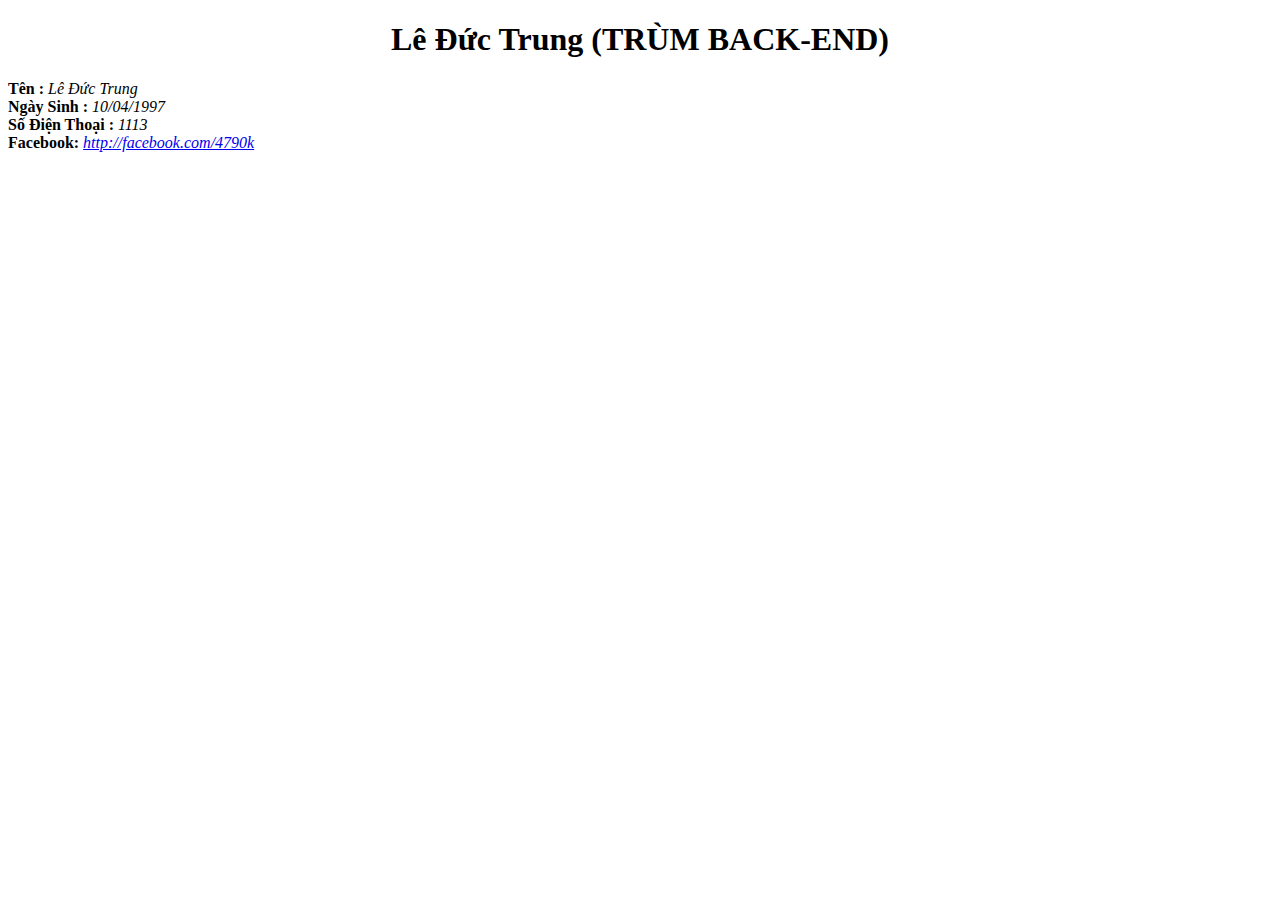
==== index.html @ 24b77cf3 "ngu loz" ====
<!DOCTYPE html>
<html lang="en">
<head>
	<meta charset="UTF-8">
	<title>CV Cá Nhân Của Lê Đức Trung</title>
	<link rel="stylesheet" href="1.css">
</head>
<body>
	<h1> Lê Đức Trung (TRÙM BACK-END) </h1>
	<div class="thongtin">
		<b>Tên :</b> <i> Lê Đức Trung</i>
	</div>
	<div class="thongtin">
		<b>Ngày Sinh :</b> <i> 10/04/1997 </i>
	</div>
	<div class="thongtin">
		<b>Số Điện Thoại :</b> <i> 1113 </i>
	</div>
	<div class="thongtin">
		<b>Facebook:</b> <i> <a href="http://facebook.com/4790k"> http://facebook.com/4790k </a></i>
	</div>
</body>
</html>
---- 1.css ----
body {
	font-family: "segoe ui";
}
h1 {
	text-align: center;
}
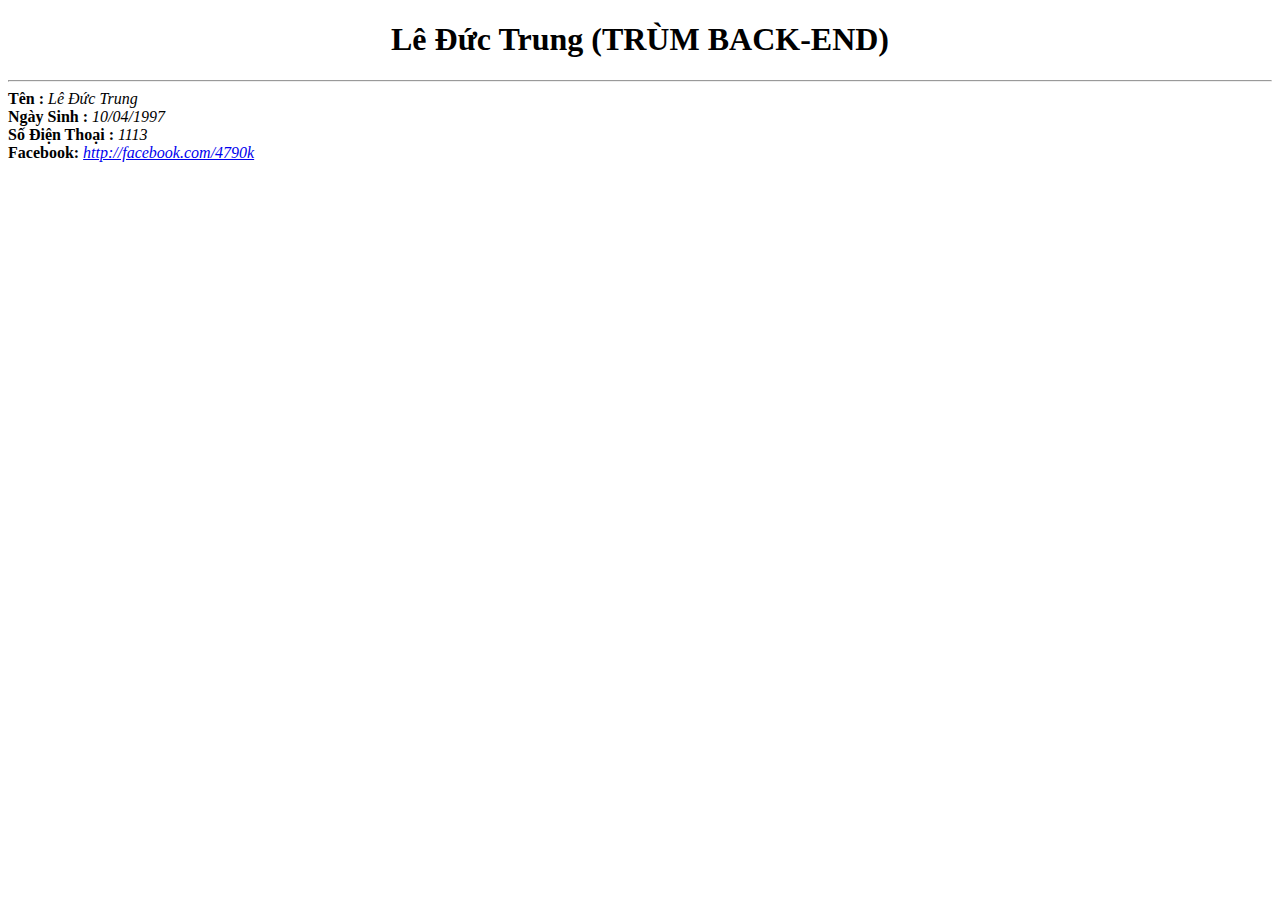
==== commit 3b21fffe: "them hr" ====
--- a/index.html
+++ b/index.html
@@ -8,6 +8,7 @@
 </head>
 <body>
 	<h1> Lê Đức Trung (TRÙM BACK-END) </h1>
+	<hr>
 	<div class="thongtin">
 		<b>Tên :</b> <i> Lê Đức Trung</i>
 	</div>
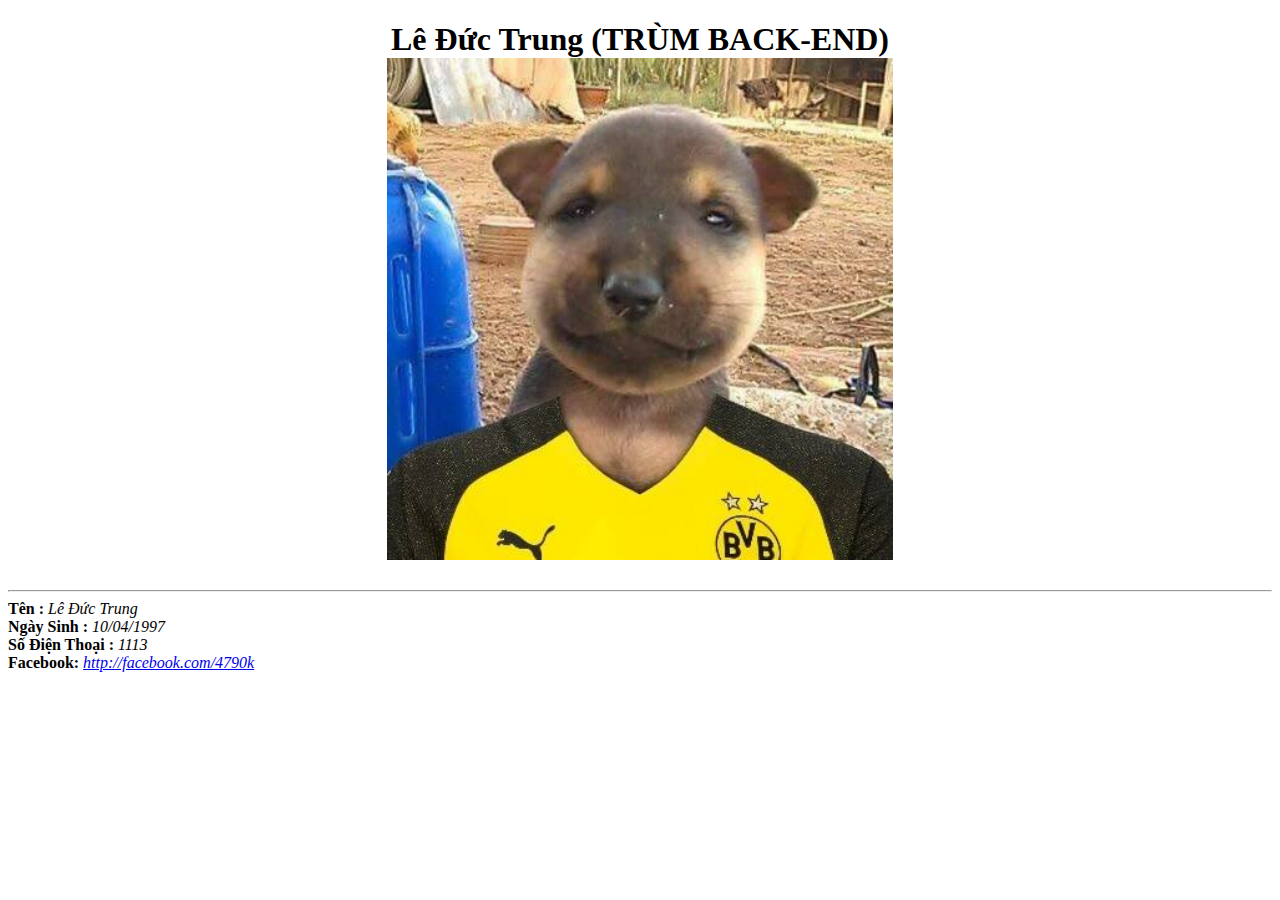
==== commit 4f75666e: "ok" ====
--- a/index.html
+++ b/index.html
@@ -7,8 +7,11 @@
 	<link rel="stylesheet" href="1.css">
 </head>
 <body>
-	<h1> Lê Đức Trung (TRÙM BACK-END) </h1>
+	<h1> Lê Đức Trung (TRÙM BACK-END) <br>
+		<img src="images/003.jpg">
+	</h1>
 	<hr>
+
 	<div class="thongtin">
 		<b>Tên :</b> <i> Lê Đức Trung</i>
 	</div>
--- a/1.css
+++ b/1.css
@@ -3,4 +3,8 @@
 }
 h1 {
 	text-align: center;
+}
+img {
+	width: 40%
+	
 }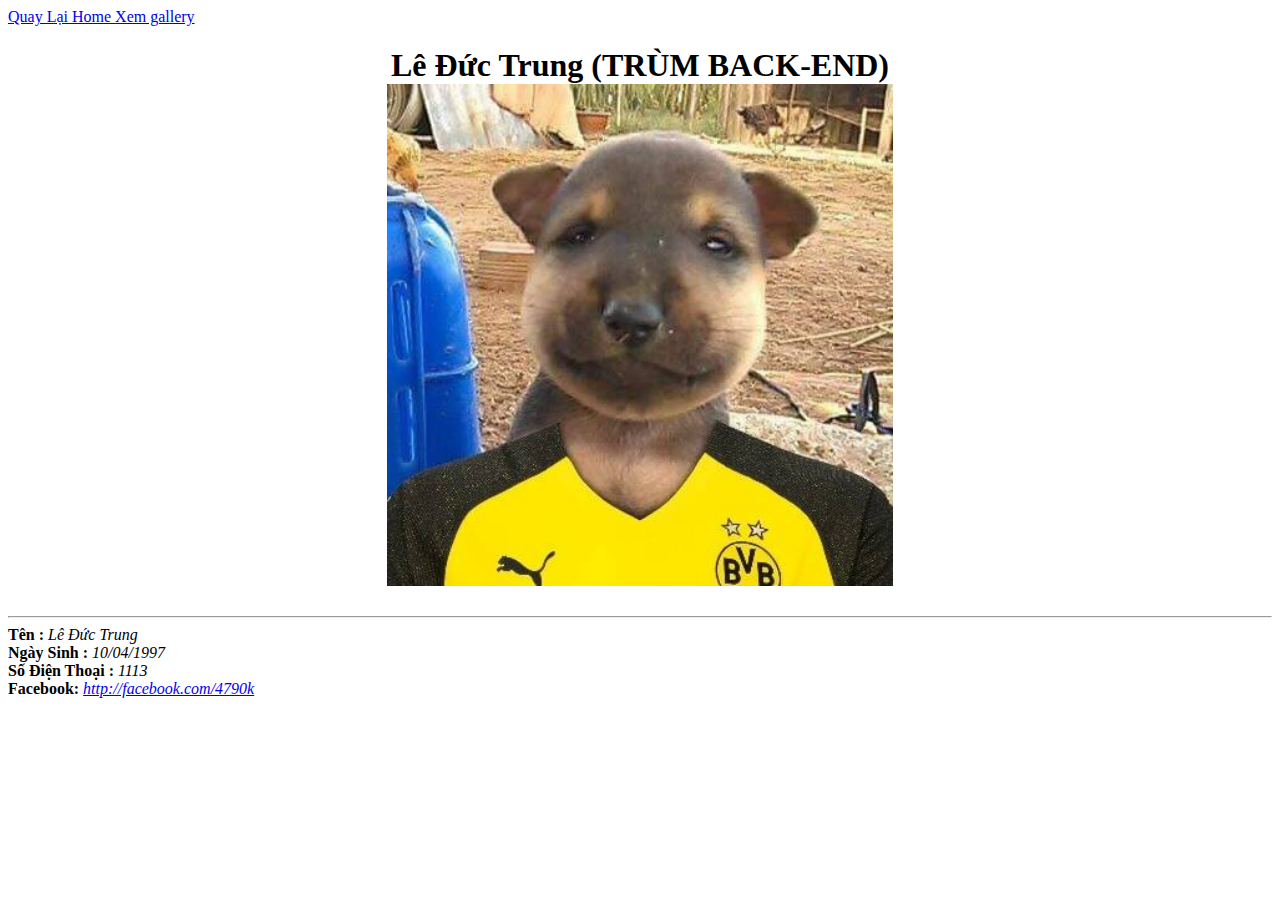
==== commit 63c553ca: "them gallery" ====
--- a/index.html
+++ b/index.html
@@ -7,6 +7,8 @@
 	<link rel="stylesheet" href="1.css">
 </head>
 <body>
+		<a href="index.html"> Quay Lại Home </a>
+		<a href="gallery.html"> Xem gallery </a>
 	<h1> Lê Đức Trung (TRÙM BACK-END) <br>
 		<img src="images/003.jpg">
 	</h1>
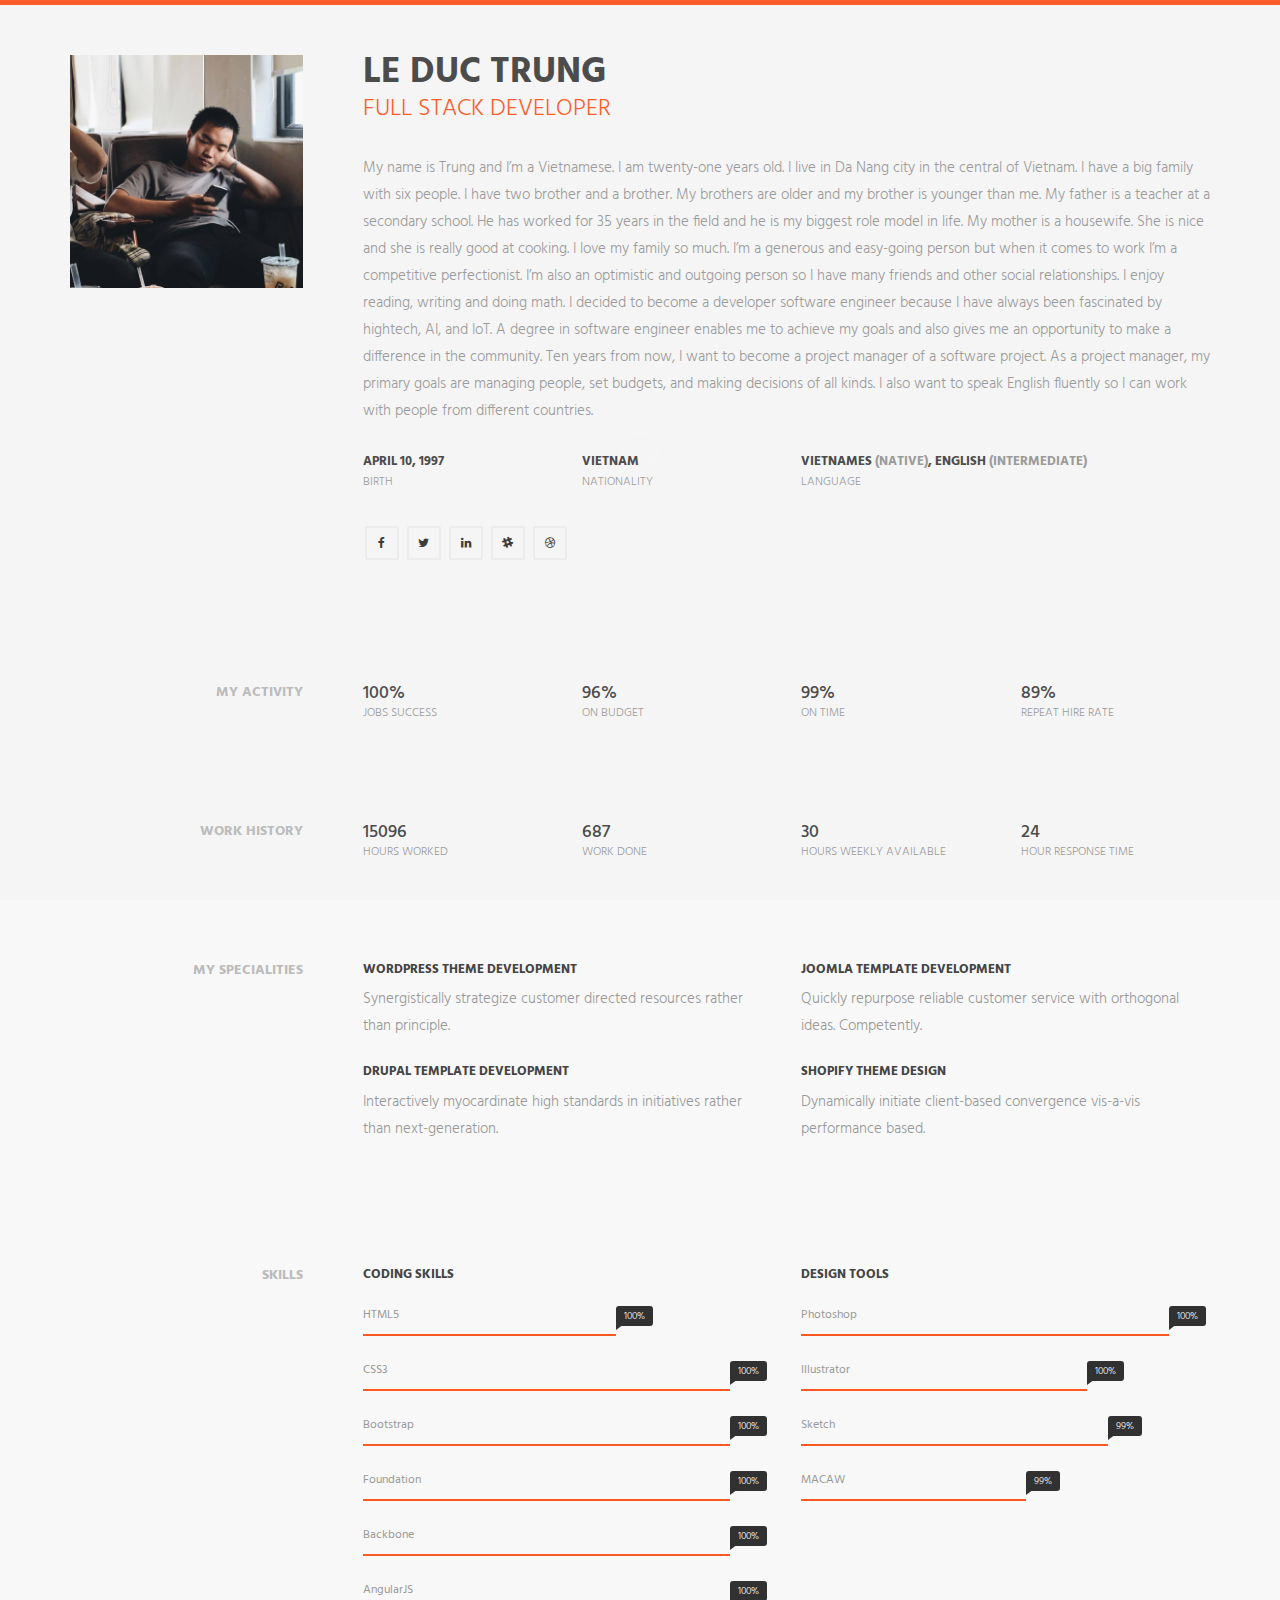
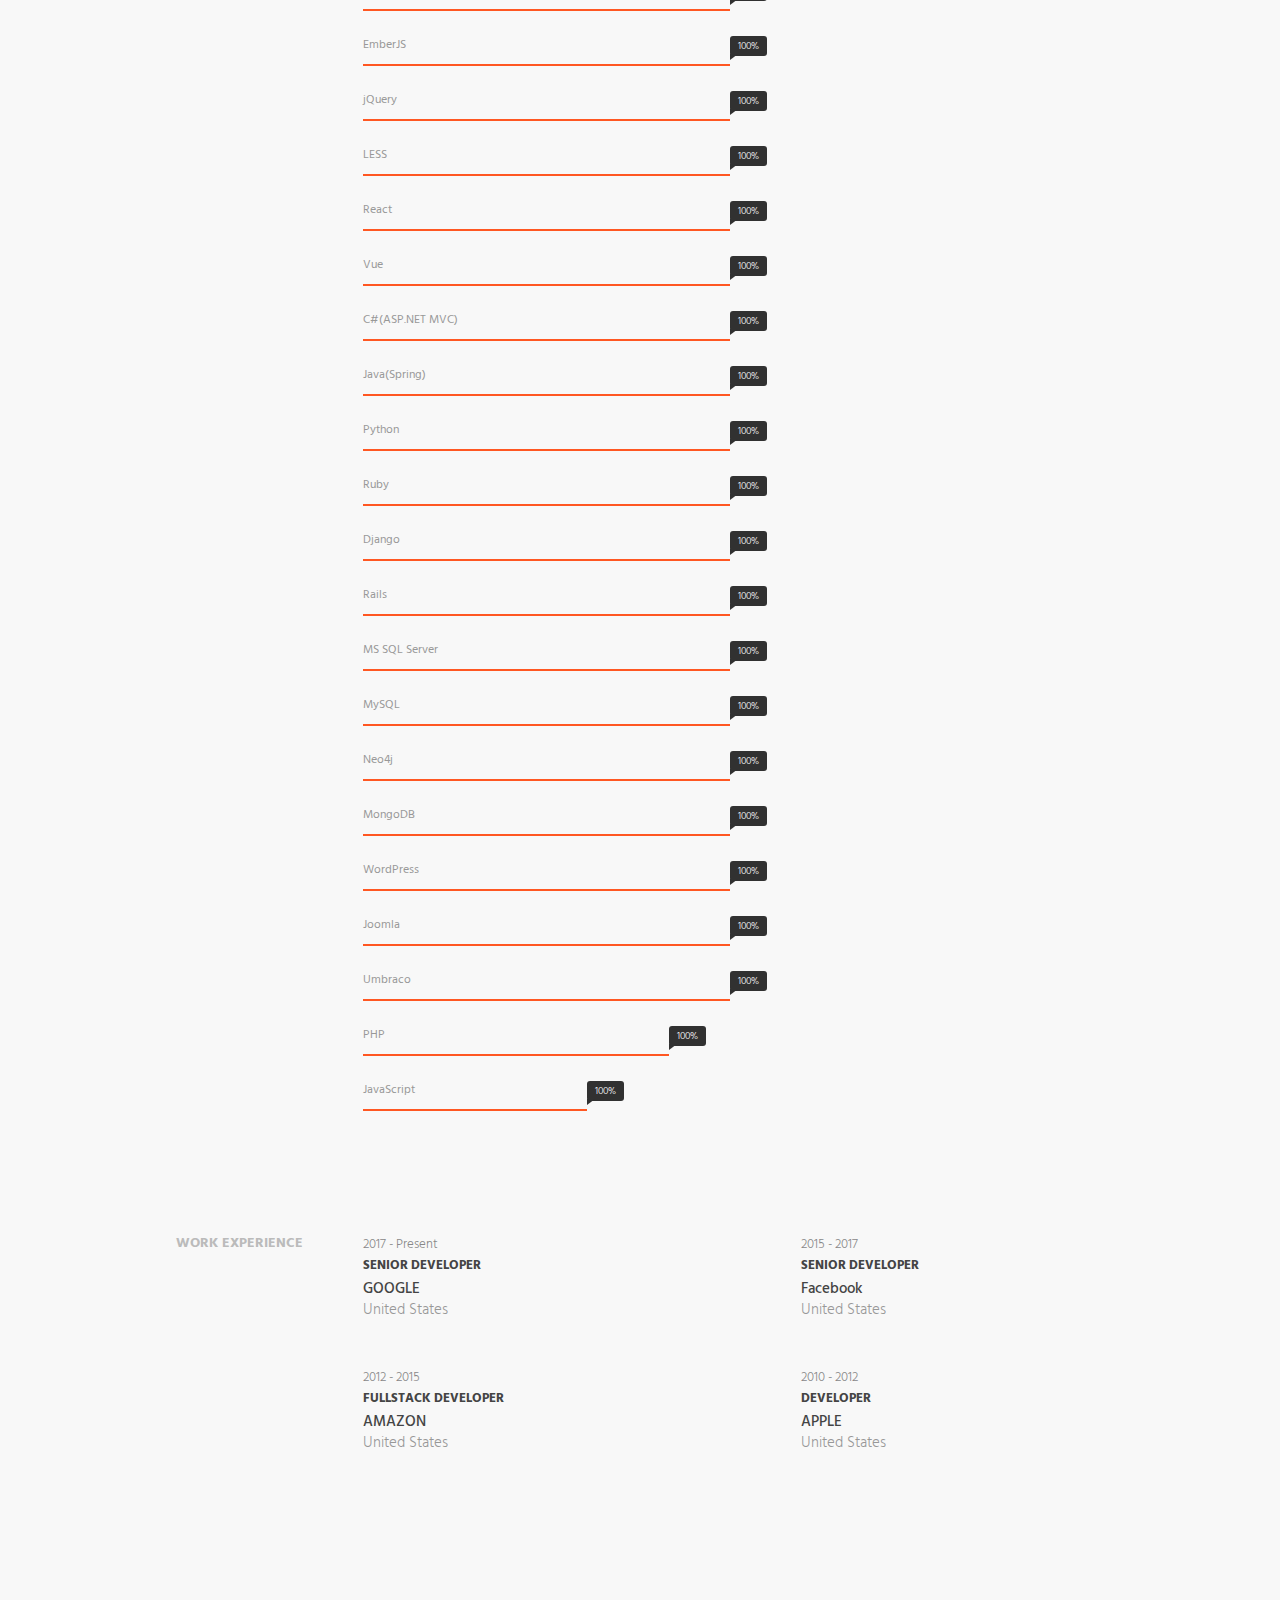
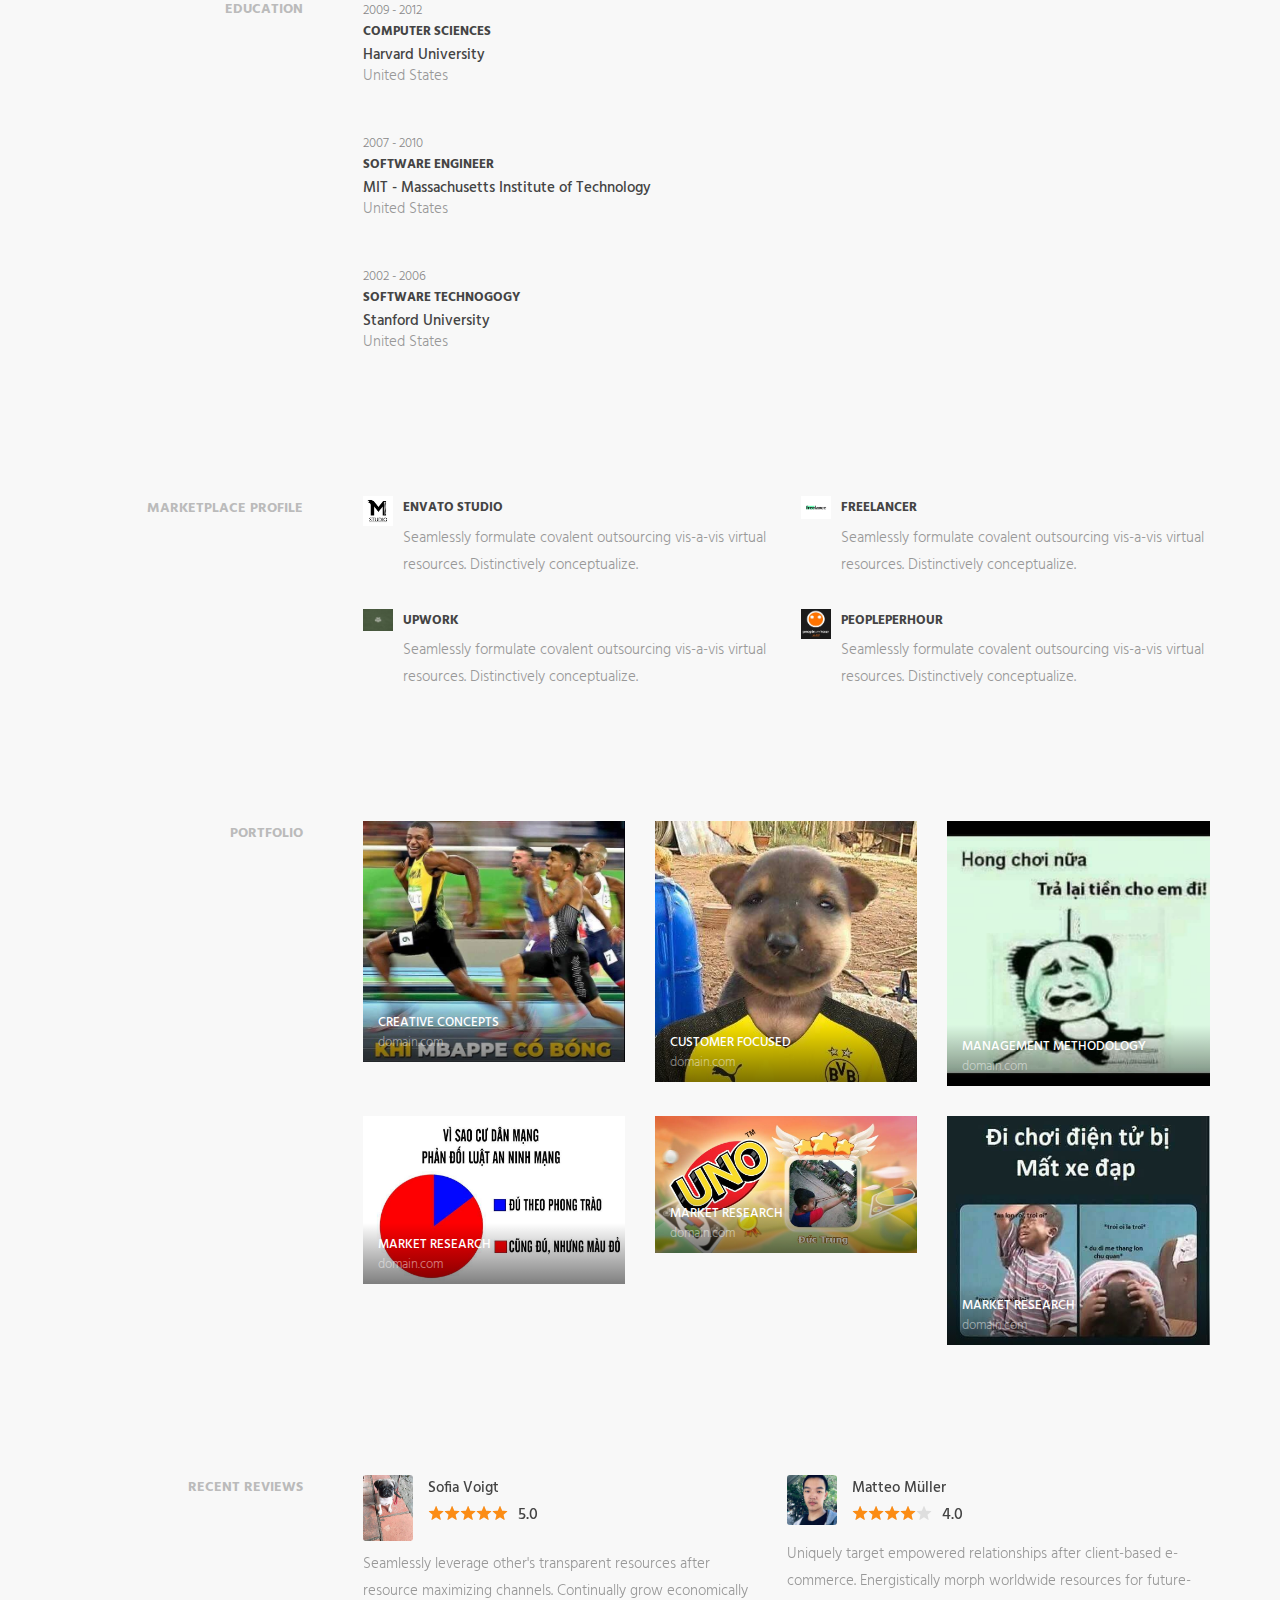
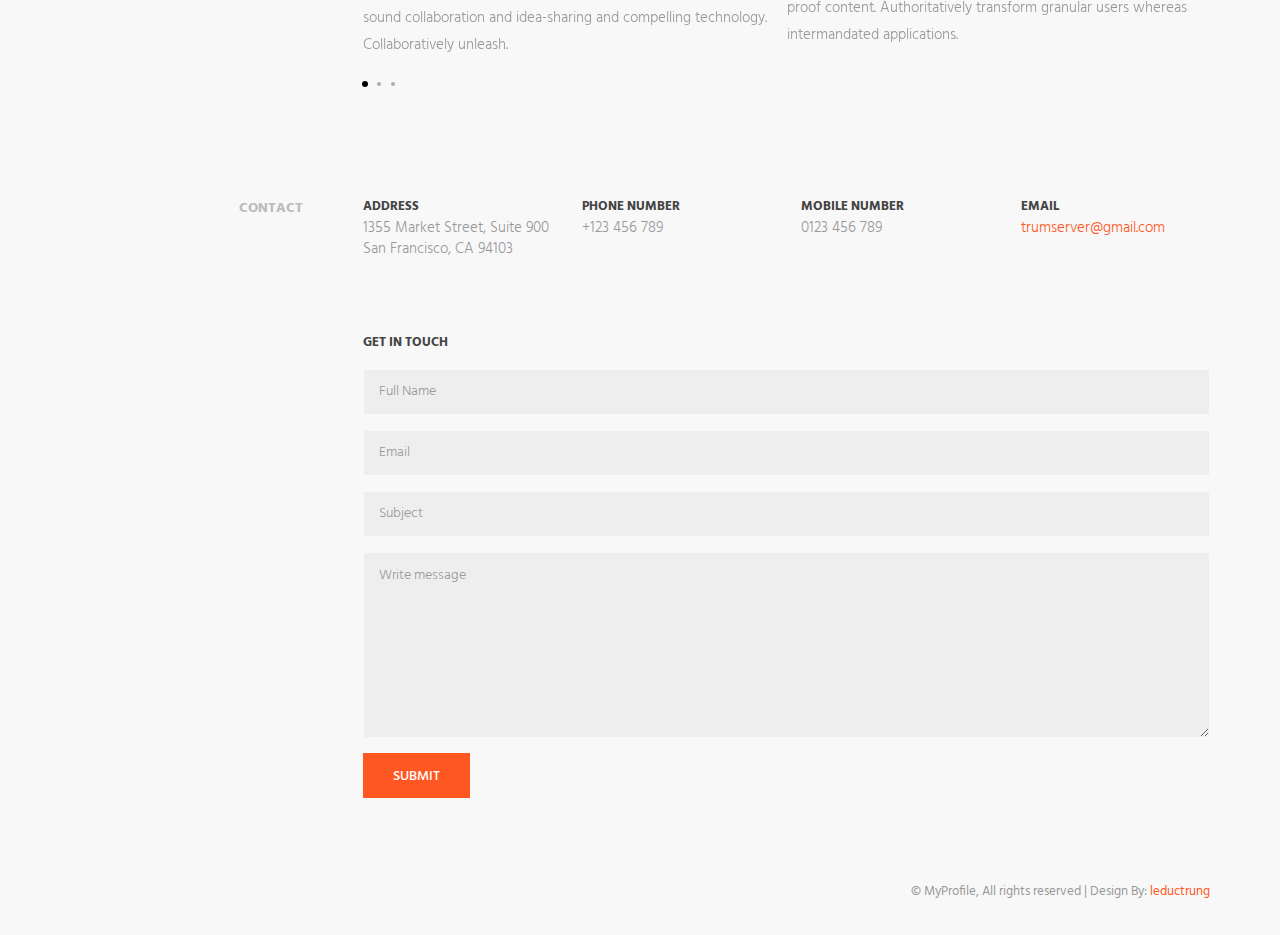
==== commit 2b5f8fda: "ok" ====
--- a/index.html
+++ b/index.html
@@ -1,30 +1,1193 @@
-
 <!DOCTYPE html>
-<html lang="en">
+<html>
 <head>
-	<meta charset="UTF-8">
-	<title>CV Cá Nhân Của Lê Đức Trung</title>
-	<link rel="stylesheet" href="1.css">
+    <meta charset="utf-8">
+    <meta http-equiv="X-UA-Compatible" content="IE=edge">
+    <meta name="viewport" content="width=device-width, initial-scale=1">
+    <!-- The above 3 meta tags *must* come first in the head; any other head content must come *after* these tags -->
+    <title>MyProfile - Bootstrap Resume Template</title>
+
+    <!-- favicon -->
+    <link href="favicon.png" rel=icon>
+
+    <!-- web-fonts -->
+    <link href="https://fonts.googleapis.com/css?family=Hind:300,400,500,600,700" rel="stylesheet">
+
+    <!-- font-awesome -->
+    <link href="css/font-awesome.min.css" rel="stylesheet">
+
+    <!-- Bootstrap -->
+    <link href="css/bootstrap.min.css" rel="stylesheet">
+
+    <!-- owl carousal -->
+    <link href="css/owl.carousel.css" rel="stylesheet">
+
+    <!-- Style CSS -->
+    <link href="css/style.css" rel="stylesheet">
+
+    <!-- HTML5 shim and Respond.js for IE8 support of HTML5 elements and media queries -->
+    <!-- WARNING: Respond.js doesn't work if you view the page via file:// -->
+    <!--[if lt IE 9]>
+    <script src="https://oss.maxcdn.com/html5shiv/3.7.2/html5shiv.min.js"></script>
+    <script src="https://oss.maxcdn.com/respond/1.4.2/respond.min.js"></script>
+    <![endif]-->
 </head>
 <body>
-		<a href="index.html"> Quay Lại Home </a>
-		<a href="gallery.html"> Xem gallery </a>
-	<h1> Lê Đức Trung (TRÙM BACK-END) <br>
-		<img src="images/003.jpg">
-	</h1>
-	<hr>
-
-	<div class="thongtin">
-		<b>Tên :</b> <i> Lê Đức Trung</i>
-	</div>
-	<div class="thongtin">
-		<b>Ngày Sinh :</b> <i> 10/04/1997 </i>
-	</div>
-	<div class="thongtin">
-		<b>Số Điện Thoại :</b> <i> 1113 </i>
-	</div>
-	<div class="thongtin">
-		<b>Facebook:</b> <i> <a href="http://facebook.com/4790k"> http://facebook.com/4790k </a></i>
-	</div>
+<div id="main-wrapper">
+<!-- Page Preloader -->
+<div id="preloader">
+    <div id="status">
+        <div class="status-mes"></div>
+    </div>
+</div>
+
+<header class="header">
+    <div class="container">
+        <div class="row">
+            <div class="col-md-3">
+                <div class="profile-img">
+                    <img src="img/img-profile.jpg" class="img-responsive" alt=""/>
+                </div>
+                <!-- Profile Image -->
+            </div>
+            <div class="col-md-9">
+                <div class="name-wrapper">
+                    <h1 class="name">Le Duc Trung</h1>
+                    <span>FULL STACK DEVELOPER </span>
+                </div>
+                <p>
+                    My name is Trung and I’m a Vietnamese. I am twenty-one years old. I live in Da Nang city in the central of Vietnam.
+
+I have a big family with six people. I have two brother and a brother. My brothers are older and my brother is younger than me. My father is a teacher at a secondary school. He has worked for 35 years in the field and he is my biggest role model in life. My mother is a housewife. She is nice and she is really good at cooking. I love my family so much.
+I’m a generous and easy-going person but when it comes to work I’m a competitive perfectionist. I’m also an optimistic and outgoing person so I have many friends and other social relationships. I enjoy reading, writing and doing math. I decided to become a developer software engineer because I have always been fascinated by hightech, AI, and IoT. A degree in software engineer enables me to achieve my goals and also gives me an opportunity to make a difference in the community.
+
+Ten years from now, I want to become a project manager of a software project. As a project manager, my primary goals are managing people, set budgets, and making decisions of all kinds. I also want to speak English fluently so I can work with people from different countries.
+                </p>
+
+
+                <div class="row">
+                    <div class="col-md-3">
+                        <div class="personal-details">
+                            <strong>APRIL 10, 1997</strong>
+                            <small>BIRTH</small>
+                        </div>
+                    </div>
+                    <div class="col-md-3">
+                        <div class="personal-details">
+                            <strong>VIETNAM</strong>
+                            <small>NATIONALITY</small>
+                        </div>
+                    </div>
+                    <div class="col-md-6">
+                        <div class="personal-details">
+                            <strong>VIETNAMES <span>(NATIVE)</span>, ENGLISH <span>(INTERMEDIATE)</span></strong>
+                            <small>LANGUAGE</small>
+                        </div>
+                    </div>
+                </div>
+
+                <ul class="social-icon">
+                    <li><a href="#"><i class="fa fa-facebook" aria-hidden="true"></i></a></li>
+                    <li><a href="#"><i class="fa fa-twitter" aria-hidden="true"></i></a></li>
+                    <li><a href="#"><i class="fa fa-linkedin" aria-hidden="true"></i></a></li>
+                    <li><a href="#"><i class="fa fa-slack" aria-hidden="true"></i></a></li>
+                    <li><a href="#"><i class="fa fa-dribbble" aria-hidden="true"></i></a></li>
+                </ul>
+            </div>
+        </div>
+    </div>
+</header>
+<!-- .header-->
+
+<section class="section-wrapper">
+    <div class="container">
+        <div class="row">
+            <div class="col-md-3">
+                <div class="section-title">
+                    <h2>My Activity</h2>
+                </div>
+            </div>
+            <div class="col-md-9">
+                <div class="row">
+                    <div class="col-sm-3">
+                        <div class="item-stats">
+                            <div class="item-stats-value">100%</div>
+                            <div class="item-stats-name">Jobs Success</div>
+                        </div>
+                    </div>
+                    <div class="col-sm-3">
+                        <div class="item-stats">
+                            <div class="item-stats-value">96%</div>
+                            <div class="item-stats-name">On Budget</div>
+                        </div>
+                    </div>
+                    <div class="col-sm-3">
+                        <div class="item-stats">
+                            <div class="item-stats-value">99%</div>
+                            <div class="item-stats-name">On Time</div>
+                        </div>
+                    </div>
+                    <div class="col-sm-3">
+                        <div class="item-stats">
+                            <div class="item-stats-value">89%</div>
+                            <div class="item-stats-name">Repeat Hire Rate</div>
+                        </div>
+                    </div>
+                </div>
+            </div>
+        </div>
+    </div>
+</section>
+<!-- .activity-wrapper -->
+
+<section class="work-history-wrapper section-wrapper">
+    <div class="container">
+        <div class="row">
+            <div class="col-md-3">
+                <div class="section-title">
+                    <h2>Work History</h2>
+                </div>
+            </div>
+            <div class="col-md-9">
+                <div class="row">
+                    <div class="col-sm-3">
+                        <div class="item-stats">
+                            <div class="item-stats-value">15096</div>
+                            <div class="item-stats-name">hours worked</div>
+                        </div>
+                    </div>
+                    <div class="col-sm-3">
+                        <div class="item-stats">
+                            <div class="item-stats-value">687</div>
+                            <div class="item-stats-name">Work Done</div>
+                        </div>
+                    </div>
+                    <div class="col-sm-3">
+                        <div class="item-stats">
+                            <div class="item-stats-value">30</div>
+                            <div class="item-stats-name">Hours weekly Available</div>
+                        </div>
+                    </div>
+                    <div class="col-sm-3">
+                        <div class="item-stats">
+                            <div class="item-stats-value">24</div>
+                            <div class="item-stats-name">Hour Response Time</div>
+                        </div>
+                    </div>
+                </div>
+            </div>
+        </div>
+    </div>
+</section>
+<!-- .work-history-wrapper -->
+
+<section class="expertise-wrapper section-wrapper">
+    <div class="container">
+        <div class="row">
+            <div class="col-md-3">
+                <div class="section-title">
+                    <h2>My Specialities</h2>
+                </div>
+            </div>
+
+            <div class="col-md-9">
+                <div class="row">
+                    <div class="col-md-6">
+                        <div class="expertise-item">
+                            <h3>WordPress Theme Development</h3>
+
+                            <p>
+                                Synergistically strategize customer directed resources rather than principle.
+                            </p>
+                        </div>
+                    </div>
+                    <div class="col-md-6">
+                        <div class="expertise-item">
+                            <h3>Joomla Template Development </h3>
+
+                            <p>
+                                Quickly repurpose reliable customer service with orthogonal ideas. Competently.
+                            </p>
+                        </div>
+                    </div>
+                </div>
+                <div class="row">
+                    <div class="col-md-6">
+                        <div class="expertise-item">
+                            <h3>Drupal Template Development</h3>
+
+                            <p>
+                                Interactively myocardinate high standards in initiatives rather than next-generation.
+                            </p>
+                        </div>
+                    </div>
+
+                    <div class="col-md-6">
+                        <div class="expertise-item">
+                            <h3>Shopify Theme Design</h3>
+
+                            <p>
+                                Dynamically initiate client-based convergence vis-a-vis performance based. </p>
+                        </div>
+                    </div>
+
+                </div>
+            </div>
+        </div>
+        <!-- .row -->
+
+
+    </div>
+</section>
+<!-- .expertise-wrapper -->
+
+<section class="section-wrapper skills-wrapper">
+    <div class="container">
+        <div class="row">
+            <div class="col-md-3">
+                <div class="section-title">
+                    <h2>Skills</h2>
+                </div>
+            </div>
+
+            <div class="col-md-9">
+                <div class="row">
+                    <div class="col-md-6">
+                        <div class="progress-wrapper">
+
+                            <h3>CODING SKILLS</h3>
+
+                            <div class="progress-item">
+                                <span class="progress-title">HTML5</span>
+
+                                <div class="progress">
+                                    <div class="progress-bar" role="progressbar" aria-valuenow="62" aria-valuemin="0"
+                                         aria-valuemax="100" style="width: 62%"><span
+                                            class="progress-percent"> 100%</span>
+                                    </div>
+                                </div>
+                                <!-- .progress -->
+                            </div>
+                            <!-- .skill-progress -->
+
+                            <div class="progress-item">
+                                <span class="progress-title">CSS3</span>
+
+                                <div class="progress">
+                                    <div class="progress-bar" role="progressbar" aria-valuenow="90" aria-valuemin="0"
+                                         aria-valuemax="100" style="width: 90%"><span
+                                            class="progress-percent"> 100%</span>
+                                    </div>
+                                </div>
+                                <!-- /.progress -->
+                            </div>
+                            <div class="progress-item">
+                                <span class="progress-title">Bootstrap</span>
+
+                                <div class="progress">
+                                    <div class="progress-bar" role="progressbar" aria-valuenow="90" aria-valuemin="0"
+                                         aria-valuemax="100" style="width: 90%"><span
+                                            class="progress-percent"> 100%</span>
+                                    </div>
+                                </div>
+                                <!-- /.progress -->
+                            </div>
+
+                            <div class="progress-item">
+                                <span class="progress-title">Foundation</span>
+
+                                <div class="progress">
+                                    <div class="progress-bar" role="progressbar" aria-valuenow="90" aria-valuemin="0"
+                                         aria-valuemax="100" style="width: 90%"><span
+                                            class="progress-percent"> 100%</span>
+                                    </div>
+                                </div>
+                                <!-- /.progress -->
+                            </div>
+
+                             <div class="progress-item">
+                                <span class="progress-title">Backbone</span>
+
+                                <div class="progress">
+                                    <div class="progress-bar" role="progressbar" aria-valuenow="90" aria-valuemin="0"
+                                         aria-valuemax="100" style="width: 90%"><span
+                                            class="progress-percent"> 100%</span>
+                                    </div>
+                                </div>
+                                <!-- /.progress -->
+                            </div>
+                             <div class="progress-item">
+                                <span class="progress-title">AngularJS</span>
+
+                                <div class="progress">
+                                    <div class="progress-bar" role="progressbar" aria-valuenow="90" aria-valuemin="0"
+                                         aria-valuemax="100" style="width: 90%"><span
+                                            class="progress-percent"> 100%</span>
+                                    </div>
+                                </div>
+                                <!-- /.progress -->
+                            </div>
+                             <div class="progress-item">
+                                <span class="progress-title">EmberJS</span>
+
+                                <div class="progress">
+                                    <div class="progress-bar" role="progressbar" aria-valuenow="90" aria-valuemin="0"
+                                         aria-valuemax="100" style="width: 90%"><span
+                                            class="progress-percent"> 100%</span>
+                                    </div>
+                                </div>
+                                <!-- /.progress -->
+                            </div>
+                             <div class="progress-item">
+                                <span class="progress-title">jQuery</span>
+
+                                <div class="progress">
+                                    <div class="progress-bar" role="progressbar" aria-valuenow="90" aria-valuemin="0"
+                                         aria-valuemax="100" style="width: 90%"><span
+                                            class="progress-percent"> 100%</span>
+                                    </div>
+                                </div>
+                                <!-- /.progress -->
+                            </div>
+                             <div class="progress-item">
+                                <span class="progress-title">LESS</span>
+
+                                <div class="progress">
+                                    <div class="progress-bar" role="progressbar" aria-valuenow="90" aria-valuemin="0"
+                                         aria-valuemax="100" style="width: 90%"><span
+                                            class="progress-percent"> 100%</span>
+                                    </div>
+                                </div>
+                                <!-- /.progress -->
+                            </div>
+                              <div class="progress-item">
+                                <span class="progress-title">React</span>
+
+                                <div class="progress">
+                                    <div class="progress-bar" role="progressbar" aria-valuenow="90" aria-valuemin="0"
+                                         aria-valuemax="100" style="width: 90%"><span
+                                            class="progress-percent"> 100%</span>
+                                    </div>
+                                </div>
+                                <!-- /.progress -->
+                            </div>
+                              <div class="progress-item">
+                                <span class="progress-title">Vue</span>
+
+                                <div class="progress">
+                                    <div class="progress-bar" role="progressbar" aria-valuenow="90" aria-valuemin="0"
+                                         aria-valuemax="100" style="width: 90%"><span
+                                            class="progress-percent"> 100%</span>
+                                    </div>
+                                </div>
+                                <!-- /.progress -->
+                            </div>
+                            <div class="progress-item">
+                                <span class="progress-title">C#(ASP.NET MVC)</span>
+
+                                <div class="progress">
+                                    <div class="progress-bar" role="progressbar" aria-valuenow="90" aria-valuemin="0"
+                                         aria-valuemax="100" style="width: 90%"><span
+                                            class="progress-percent"> 100%</span>
+                                    </div>
+                                </div>
+                                <!-- /.progress -->
+                            </div>
+                            <div class="progress-item">
+                                <span class="progress-title">Java(Spring)</span>
+
+                                <div class="progress">
+                                    <div class="progress-bar" role="progressbar" aria-valuenow="90" aria-valuemin="0"
+                                         aria-valuemax="100" style="width: 90%"><span
+                                            class="progress-percent"> 100%</span>
+                                    </div>
+                                </div>
+                                <!-- /.progress -->
+                            </div>
+                            <div class="progress-item">
+                                <span class="progress-title">Python</span>
+
+                                <div class="progress">
+                                    <div class="progress-bar" role="progressbar" aria-valuenow="90" aria-valuemin="0"
+                                         aria-valuemax="100" style="width: 90%"><span
+                                            class="progress-percent"> 100%</span>
+                                    </div>
+                                </div>
+                                <!-- /.progress -->
+                            </div>
+                            <div class="progress-item">
+                                <span class="progress-title">Ruby</span>
+
+                                <div class="progress">
+                                    <div class="progress-bar" role="progressbar" aria-valuenow="90" aria-valuemin="0"
+                                         aria-valuemax="100" style="width: 90%"><span
+                                            class="progress-percent"> 100%</span>
+                                    </div>
+                                </div>
+                                <!-- /.progress -->
+                            </div>
+                            <div class="progress-item">
+                                <span class="progress-title">Django</span>
+
+                                <div class="progress">
+                                    <div class="progress-bar" role="progressbar" aria-valuenow="90" aria-valuemin="0"
+                                         aria-valuemax="100" style="width: 90%"><span
+                                            class="progress-percent"> 100%</span>
+                                    </div>
+                                </div>
+                                <!-- /.progress -->
+                            </div>
+                            <div class="progress-item">
+                                <span class="progress-title">Rails</span>
+
+                                <div class="progress">
+                                    <div class="progress-bar" role="progressbar" aria-valuenow="90" aria-valuemin="0"
+                                         aria-valuemax="100" style="width: 90%"><span
+                                            class="progress-percent"> 100%</span>
+                                    </div>
+                                </div>
+                                <!-- /.progress -->
+                            </div>
+                            <div class="progress-item">
+                                <span class="progress-title">MS SQL Server</span>
+
+                                <div class="progress">
+                                    <div class="progress-bar" role="progressbar" aria-valuenow="90" aria-valuemin="0"
+                                         aria-valuemax="100" style="width: 90%"><span
+                                            class="progress-percent"> 100%</span>
+                                    </div>
+                                </div>
+                                <!-- /.progress -->
+                            </div>
+                            <div class="progress-item">
+                                <span class="progress-title">MySQL</span>
+
+                                <div class="progress">
+                                    <div class="progress-bar" role="progressbar" aria-valuenow="90" aria-valuemin="0"
+                                         aria-valuemax="100" style="width: 90%"><span
+                                            class="progress-percent"> 100%</span>
+                                    </div>
+                                </div>
+                                <!-- /.progress -->
+                            </div>
+                            <div class="progress-item">
+                                <span class="progress-title">Neo4j</span>
+
+                                <div class="progress">
+                                    <div class="progress-bar" role="progressbar" aria-valuenow="90" aria-valuemin="0"
+                                         aria-valuemax="100" style="width: 90%"><span
+                                            class="progress-percent"> 100%</span>
+                                    </div>
+                                </div>
+                                <!-- /.progress -->
+                            </div>
+                            <div class="progress-item">
+                                <span class="progress-title">MongoDB</span>
+
+                                <div class="progress">
+                                    <div class="progress-bar" role="progressbar" aria-valuenow="90" aria-valuemin="0"
+                                         aria-valuemax="100" style="width: 90%"><span
+                                            class="progress-percent"> 100%</span>
+                                    </div>
+                                </div>
+                                <!-- /.progress -->
+                            </div>
+                            <div class="progress-item">
+                                <span class="progress-title">WordPress</span>
+
+                                <div class="progress">
+                                    <div class="progress-bar" role="progressbar" aria-valuenow="90" aria-valuemin="0"
+                                         aria-valuemax="100" style="width: 90%"><span
+                                            class="progress-percent"> 100%</span>
+                                    </div>
+                                </div>
+                                <!-- /.progress -->
+                            </div>
+                            <div class="progress-item">
+                                <span class="progress-title">Joomla</span>
+
+                                <div class="progress">
+                                    <div class="progress-bar" role="progressbar" aria-valuenow="90" aria-valuemin="0"
+                                         aria-valuemax="100" style="width: 90%"><span
+                                            class="progress-percent"> 100%</span>
+                                    </div>
+                                </div>
+                                <!-- /.progress -->
+                            </div>
+                            <div class="progress-item">
+                                <span class="progress-title">Umbraco</span>
+
+                                <div class="progress">
+                                    <div class="progress-bar" role="progressbar" aria-valuenow="90" aria-valuemin="0"
+                                         aria-valuemax="100" style="width: 90%"><span
+                                            class="progress-percent"> 100%</span>
+                                    </div>
+                                </div>
+                                <!-- /.progress -->
+                            </div>
+                            
+
+                            <!-- /.skill-progress -->
+
+                            <div class="progress-item">
+                                <span class="progress-title">PHP</span>
+
+                                <div class="progress">
+                                    <div class="progress-bar" role="progressbar" aria-valuenow="75" aria-valuemin="0"
+                                         aria-valuemax="100" style="width: 75%;"><span
+                                            class="progress-percent"> 100%</span>
+                                    </div>
+                                </div>
+                                <!-- /.progress -->
+                            </div>
+                            <!-- /.skill-progress -->
+
+                            <div class="progress-item">
+                                <span class="progress-title">JavaScript</span>
+
+                                <div class="progress">
+                                    <div class="progress-bar" role="progressbar" aria-valuenow="55" aria-valuemin="0"
+                                         aria-valuemax="100" style="width: 55%;"><span
+                                            class="progress-percent"> 100%</span>
+                                    </div>
+                                </div>
+                                <!-- /.progress -->
+                            </div>
+                            <!-- /.skill-progress -->
+
+
+                        </div>
+                        <!-- /.progress-wrapper -->
+                    </div>
+                    <div class="col-md-6">
+                        <div class="progress-wrapper">
+                            <h3>DESIGN TOOLS</h3>
+
+                            <div class="progress-item">
+                                <span class="progress-title">Photoshop</span>
+
+                                <div class="progress">
+                                    <div class="progress-bar" role="progressbar" aria-valuenow="62" aria-valuemin="0"
+                                         aria-valuemax="100" style="width: 90%"><span
+                                            class="progress-percent"> 100%</span>
+                                    </div>
+                                </div>
+                                <!-- .progress -->
+                            </div>
+                            <!-- .skill-progress -->
+
+                            <div class="progress-item">
+                                <span class="progress-title">Illustrator</span>
+
+                                <div class="progress">
+                                    <div class="progress-bar" role="progressbar" aria-valuenow="90" aria-valuemin="0"
+                                         aria-valuemax="100" style="width: 70%"><span
+                                            class="progress-percent"> 100%</span>
+                                    </div>
+                                </div>
+                                <!-- /.progress -->
+                            </div>
+                            <!-- /.skill-progress -->
+
+                            <div class="progress-item">
+                                <span class="progress-title">Sketch</span>
+
+                                <div class="progress">
+                                    <div class="progress-bar" role="progressbar" aria-valuenow="75" aria-valuemin="0"
+                                         aria-valuemax="100" style="width: 75%;"><span
+                                            class="progress-percent"> 99%</span>
+                                    </div>
+                                </div>
+                                <!-- /.progress -->
+                            </div>
+                            <!-- /.skill-progress -->
+
+                            <div class="progress-item">
+                                <span class="progress-title">MACAW</span>
+
+                                <div class="progress">
+                                    <div class="progress-bar" role="progressbar" aria-valuenow="55" aria-valuemin="0"
+                                         aria-valuemax="100" style="width: 55%;"><span
+                                            class="progress-percent"> 99%</span>
+                                    </div>
+                                </div>
+                                <!-- /.progress -->
+                            </div>
+                            <!-- /.skill-progress -->
+
+                        </div>
+                        <!-- /.progress-wrapper -->
+                    </div>
+                </div>
+                <!--.row -->
+            </div>
+        </div>
+
+    </div>
+    <!-- .container-fluid -->
+</section>
+<!-- .skills-wrapper -->
+
+<section class="section-wrapper section-experience">
+    <div class="container">
+        <div class="row">
+            <div class="col-md-3">
+                <div class="section-title"><h2>Work Experience</h2></div>
+            </div>
+            <div class="col-md-9">
+                <div class="row">
+                    <div class="col-md-6">
+                        <div class="content-item">
+                            <small>2017 - Present</small>
+                            <h3>Senior Developer</h3>
+                            <h4>GOOGLE</h4>
+
+                            <p>United States</p>
+                        </div>
+                        <!-- .experience-item -->
+                    </div>
+                    <div class="col-md-6">
+                        <div class="content-item">
+                            <small>2015 - 2017</small>
+                            <h3>Senior Developer </h3>
+                            <h4>Facebook</h4>
+
+                            <p>United States</p>
+                        </div>
+                        <!-- .experience-item -->
+                    </div>
+                </div>
+                <div class="row">
+
+                    <div class="col-md-6">
+                        <div class="content-item">
+                            <small>2012 - 2015</small>
+                            <h3>FULLSTACK Developer</h3>
+                            <h4>AMAZON</h4>
+
+                            <p>United States</p>
+                        </div>
+                        <!-- .experience-item -->
+                    </div>
+                    <div class="col-md-6">
+                        <div class="content-item">
+                            <small>2010 - 2012</small>
+                            <h3> Developer</h3>
+                            <h4>APPLE</h4>
+
+                            <p>United States</p>
+                        </div>
+                        <!-- .experience-item -->
+                    </div>
+                </div>
+            </div>
+            <!--.row-->
+        </div>
+    </div>
+    <!-- .container -->
+</section>
+<!-- .section-experience -->
+
+<section class="section-education section-wrapper">
+    <div class="container">
+        <div class="row">
+            <div class="col-md-3">
+                <div class="section-title"><h2>Education</h2></div>
+            </div>
+
+            <div class="col-md-9">
+                <div class="row">
+                    <div class="col-md-12">
+                        <div class="content-item">
+                            <small>2009 - 2012</small>
+                            <h3>COMPUTER SCIENCES</h3>
+                            <h4>Harvard University</h4>
+
+                            <p>United States</p>
+                        </div>
+                        <!-- .experience-item -->
+                        <div class="content-item">
+                            <small>2007 - 2010</small>
+                            <h3>SOFTWARE ENGINEER</h3>
+                            <h4>MIT - Massachusetts Institute of Technology</h4>
+
+                            <p>United States</p>
+                        </div>
+                        <!-- .experience-item -->
+                        <div class="content-item">
+                            <small>2002 - 2006</small>
+                            <h3>SOFTWARE TECHNOGOGY</h3>
+                            <h4>Stanford University</h4>
+
+                            <p>United States</p>
+                        </div>
+                        <!-- .experience-item -->
+                    </div>
+                </div>
+                <!--.row-->
+            </div>
+
+        </div>
+        <!--.row-->
+    </div>
+    <!-- .container -->
+</section>
+<!-- .section-education -->
+
+<section class="section-profile section-wrapper">
+    <div class="container">
+        <div class="row">
+            <div class="col-md-3">
+                <div class="section-title"><h2>Marketplace Profile</h2></div>
+            </div>
+
+            <div class="col-md-9">
+                <div class="row">
+                    <div class="col-md-6">
+                        <div class="profile-item">
+                            <div class="media">
+                                <div class="media-left">
+                                    <a href="#">
+                                        <img class="media-object" src="img/m-logo-studio.png" alt="...">
+                                    </a>
+                                </div>
+                                <div class="media-body">
+                                    <h3 class="media-heading"><a href="#">ENVATO STUDIO</a></h3>
+                                    Seamlessly formulate covalent outsourcing vis-a-vis virtual resources. Distinctively conceptualize.
+                                </div>
+                            </div>
+                        </div>
+                    </div>
+                    <div class="col-md-6">
+                        <div class="profile-item">
+                            <div class="media">
+                                <div class="media-left">
+                                    <a href="#">
+                                        <img class="media-object" src="img/m-logo-freelancer.png" alt="...">
+                                    </a>
+                                </div>
+                                <div class="media-body">
+                                    <h3 class="media-heading"><a href="#">FREELANCER</a></h3>
+                                    Seamlessly formulate covalent outsourcing vis-a-vis virtual resources. Distinctively conceptualize.
+                                </div>
+                            </div>
+                        </div>
+                    </div>
+                    <div class="col-md-6">
+                        <div class="profile-item">
+                            <div class="media">
+                                <div class="media-left">
+                                    <a href="#">
+                                        <img class="media-object" src="img/m-logo-upwork.png" alt="...">
+                                    </a>
+                                </div>
+                                <div class="media-body">
+                                    <h3 class="media-heading"><a href="#">UPWORK</a></h3>
+                                    Seamlessly formulate covalent outsourcing vis-a-vis virtual resources. Distinctively conceptualize.
+                                </div>
+                            </div>
+                        </div>
+                    </div>
+                    <div class="col-md-6">
+                        <div class="profile-item">
+                            <div class="media">
+                                <div class="media-left">
+                                    <a href="#">
+                                        <img class="media-object" src="img/m-logo-peopleperhour.png" alt="...">
+                                    </a>
+                                </div>
+                                <div class="media-body">
+                                    <h3 class="media-heading"><a href="#">PEOPLEPERHOUR</a></h3>
+                                    Seamlessly formulate covalent outsourcing vis-a-vis virtual resources. Distinctively conceptualize.
+                                </div>
+                            </div>
+                        </div>
+                    </div>
+                </div>
+                <!--.row-->
+            </div>
+
+        </div>
+        <!--.row-->
+    </div>
+    <!-- .container -->
+</section>
+<!-- .section-profile -->
+
+<section class="section-wrapper portfolio-section">
+    <div class="container">
+        <div class="row">
+            <div class="col-md-3">
+                <div class="section-title">
+                    <h2>Portfolio</h2>
+                </div>
+            </div>
+
+            <div class="col-md-9">
+                <div class="row">
+                    <div class="col-md-4 col-sm-6">
+                        <a class="portfolio-item" href="#">
+                            <div class="portfolio-thumb">
+                                <img src="img/portfolio-1.jpg" alt="">
+                            </div>
+
+                            <div class="portfolio-info">
+                                <h3>Creative concepts</h3>
+                                <small>domain.com</small>
+                            </div>
+                            <!-- portfolio-info -->
+                        </a>
+                        <!-- .portfolio-item -->
+                    </div>
+                    <div class="col-md-4 col-sm-6">
+                        <a class="portfolio-item" href="#">
+                            <div class="portfolio-thumb">
+                                <img src="img/portfolio-2.jpg" alt="">
+                            </div>
+
+                            <div class="portfolio-info">
+                                <h3>Customer focused</h3>
+                                <small>domain.com</small>
+                            </div>
+                            <!-- portfolio-info -->
+                        </a>
+                        <!-- .portfolio-item -->
+                    </div>
+                    <div class="col-md-4 col-sm-6">
+                        <a class="portfolio-item" href="#">
+                            <div class="portfolio-thumb">
+                                <img src="img/portfolio-3.jpg" alt="">
+                            </div>
+
+                            <div class="portfolio-info">
+                                <h3>Management methodology</h3>
+                                <small>domain.com</small>
+                            </div>
+                            <!-- portfolio-info -->
+                        </a>
+                        <!-- .portfolio-item -->
+                    </div>
+                    <div class="col-md-4 col-sm-6">
+                        <a class="portfolio-item" href="#">
+                            <div class="portfolio-thumb">
+                                <img src="img/portfolio-4.jpg" alt="">
+                            </div>
+
+                            <div class="portfolio-info">
+                                <h3>Market research</h3>
+                                <small>domain.com</small>
+                            </div>
+                            <!-- portfolio-info -->
+                        </a>
+                        <!-- .portfolio-item -->
+                    </div>
+                    <div class="col-md-4 col-sm-6">
+                        <a class="portfolio-item" href="#">
+                            <div class="portfolio-thumb">
+                                <img src="img/portfolio-5.jpg" alt="">
+                            </div>
+
+                            <div class="portfolio-info">
+                                <h3>Market research</h3>
+                                <small>domain.com</small>
+                            </div>
+                            <!-- portfolio-info -->
+                        </a>
+                        <!-- .portfolio-item -->
+                    </div>
+                    <div class="col-md-4 col-sm-6">
+                        <a class="portfolio-item" href="#">
+                            <div class="portfolio-thumb">
+                                <img src="img/portfolio-6.jpg" alt="">
+                            </div>
+
+                            <div class="portfolio-info">
+                                <h3>Market research</h3>
+                                <small>domain.com</small>
+                            </div>
+                            <!-- portfolio-info -->
+                        </a>
+                        <!-- .portfolio-item -->
+                    </div>
+                </div>
+            </div>
+        </div>
+        <!-- /.row -->
+    </div>
+</section>
+<!-- .portfolio -->
+
+<section class="review-section section-wrapper">
+    <div class="container">
+        <div class="row">
+            <div class="col-md-3">
+                <div class="section-title">
+                    <h2>Recent Reviews</h2>
+                </div>
+            </div>
+
+            <div class="col-md-9">
+                <div id="review">
+                    <div class="item">
+                        <div class="media">
+                            <div class="media-left">
+                                <img src="img/img-testimonial-2.jpg" alt="avatar"/>
+                            </div>
+
+                            <div class="media-body">
+                                <div class="user-name">Sofia Voigt</div>
+                                <!--.user-name-->
+
+                                <div class="rating" data-star_rating="5.0">
+                                    <div class="rating-total">
+                                        <!-- Change rating percentage rate-0, rate-1, rate-2, rate-3, rate-4, rate-5  -->
+                                        <div class="rating-progress rate-5">
+                                        </div>
+                                    </div>
+                                </div>
+                                <!--.rating-->
+                            </div>
+                        </div>
+
+
+                        <div class="review-text">
+                            Seamlessly leverage other's transparent resources after resource maximizing channels.
+                            Continually grow economically sound collaboration and idea-sharing and compelling
+                            technology. Collaboratively unleash.
+                        </div>
+                        <!--.review-text-->
+                    </div>
+                    <!--.item-->
+
+                    <div class="item">
+                        <div class="media">
+                            <div class="media-left">
+                                <img src="img/img-testimonial-1.jpg" alt="avatar"/>
+                            </div>
+
+                            <div class="media-body">
+                                <div class="user-name">Matteo Müller</div>
+                                <!--.user-name-->
+
+                                <div class="rating" data-star_rating="4.0">
+                                    <div class="rating-total">
+                                        <!-- Change rating percentage rate-0, rate-1, rate-2, rate-3, rate-4, rate-5  -->
+                                        <div class="rating-progress rate-4">
+                                        </div>
+                                    </div>
+                                </div>
+                                <!--.rating-->
+                            </div>
+                        </div>
+                        <div class="review-text">
+                            Uniquely target empowered relationships after client-based e-commerce. Energistically morph
+                            worldwide resources for future-proof content. Authoritatively transform granular users
+                            whereas intermandated applications.
+                        </div>
+                        <!--.review-text-->
+                    </div>
+                    <!--.item-->
+
+                    <div class="item">
+                        <div class="media">
+                            <div class="media-left">
+                                <img src="img/img-testimonial-3.jpg" alt="avatar"/>
+                            </div>
+
+                            <div class="media-body">
+                                <div class="user-name">Noel Schulze</div>
+                                <!--.user-name-->
+
+                                <div class="rating" data-star_rating="3.0">
+                                    <div class="rating-total">
+                                        <!-- Change rating percentage rate-0, rate-1, rate-2, rate-3, rate-4, rate-5  -->
+                                        <div class="rating-progress rate-3">
+                                        </div>
+                                    </div>
+                                </div>
+                                <!--.rating-->
+                            </div>
+                        </div>
+                        <div class="review-text">
+                            Enthusiastically mesh an expanded array of infrastructures through distinctive customer
+                            service. Distinctively reintermediate e-business information vis-a-vis excellent networks.
+                            Uniquely fabricate just.
+                        </div>
+                        <!--.review-text-->
+                    </div>
+                    <!--.item-->
+
+                    <div class="item">
+                        <div class="media">
+                            <div class="media-left">
+                                <img src="img/unknown.png" alt="avatar"/>
+                            </div>
+
+                            <div class="media-body">
+                                <div class="user-name">Jason Lehmann</div>
+                                <!--.user-name-->
+
+                                <div class="rating" data-star_rating="2.0">
+                                    <div class="rating-total">
+                                        <!-- Change rating percentage rate-0, rate-1, rate-2, rate-3, rate-4, rate-5  -->
+                                        <div class="rating-progress rate-2">
+                                        </div>
+                                    </div>
+                                </div>
+                                <!--.rating-->
+                            </div>
+                        </div>
+                        <div class="review-text">
+                            Proactively network unique potentialities rather than one-to-one process improvements.
+                            Dynamically leverage existing progressive methods of empowerment rather than efficient
+                            functionalities. Continually.
+                        </div>
+                        <!--.review-text-->
+                    </div>
+                    <!--.item-->
+
+                    <div class="item">
+                        <div class="media">
+                            <div class="media-left">
+                                <img src="img/unknown.png" alt="avatar"/>
+                            </div>
+
+                            <div class="media-body">
+                                <div class="user-name">Jason Lehmann</div>
+                                <!--.user-name-->
+
+                                <div class="rating" data-star_rating="1.0">
+                                    <div class="rating-total">
+                                        <!-- Change rating percentage rate-0, rate-1, rate-2, rate-3, rate-4, rate-5  -->
+                                        <div class="rating-progress rate-1">
+                                        </div>
+                                    </div>
+                                </div>
+                                <!--.rating-->
+                            </div>
+                        </div>
+                        <div class="review-text">
+                            Progressively leverage existing 24/7 paradigms through exceptional process improvements.
+                            Completely revolutionize compelling architectures for team driven partnerships. Quickly
+                            transform focused value.
+                        </div>
+                        <!--.review-text-->
+                    </div>
+                    <!--.item-->
+
+                </div>
+                <!--#review-->
+            </div>
+        </div>
+        <!-- /.row -->
+    </div>
+    <!-- /.container -->
+</section>
+<!-- .review-section -->
+
+<section class="section-contact section-wrapper">
+    <div class="container">
+        <div class="row">
+            <div class="col-md-3">
+                <div class="section-title">
+                    <h2>Contact</h2>
+                </div>
+            </div>
+
+            <div class="col-md-9">
+                <div class="row">
+                    <div class="col-md-3">
+                        <address>
+                            <strong>Address</strong><br>
+                            1355 Market Street, Suite 900<br>
+                            San Francisco, CA 94103
+
+                        </address>
+                    </div>
+                    <div class="col-md-3">
+                        <address>
+                            <strong>Phone Number</strong><br>
+                            +123 456 789
+                        </address>
+                    </div>
+                    <div class="col-md-3">
+                        <address>
+                            <strong>Mobile Number</strong><br>
+                            0123 456 789
+                        </address>
+                    </div>
+                    <div class="col-md-3">
+                        <address>
+                            <strong>Email</strong><br>
+                            <a href="mailto:#">trumserver@gmail.com</a>
+                        </address>
+                    </div>
+
+                </div>
+                <!--.row-->
+
+                <div class="feedback-form">
+                    <h3>GET IN TOUCH</h3>
+
+                    <form id="contactForm" action="sendemail.php" method="POST">
+                        <div class="form-group">
+                            <input type="text" name="name" required="" class="form-control" id="InputName"
+                                   placeholder="Full Name">
+                        </div>
+                        <div class="form-group">
+                            <input type="email" name="email" required="" class="form-control" id="InputEmail"
+                                   placeholder="Email">
+                        </div>
+                        <div class="form-group">
+                            <input type="text" name="subject" class="form-control" id="InputSubject"
+                                   placeholder="Subject">
+                        </div>
+                        <div class="form-group">
+                            <textarea class="form-control" rows="4" required="" name="message" id="message-text"
+                                      placeholder="Write message"></textarea>
+                        </div>
+
+                        <button type="submit" class="btn btn-primary">Submit</button>
+                    </form>
+                </div>
+                <!-- .feedback-form -->
+
+            </div>
+        </div>
+        <!--.row-->
+
+    </div>
+    <!--.container-fluid-->
+</section>
+<!--.section-contact-->
+
+<footer class="footer">
+    <div class="copyright-section">
+        <div class="container">
+            <div class="row">
+                <div class="col-md-12">
+                    <div class="copytext">&copy; MyProfile, All rights reserved | Design By: <a
+                            href="https://themehippo.com">leductrung</a></div>
+                </div>
+            </div>
+            <!--.row-->
+        </div>
+        <!-- .container-fluid -->
+    </div>
+    <!-- .copyright-section -->
+</footer>
+<!-- .footer -->
+
+</div>
+<!-- #main-wrapper -->
+
+<!-- jquery -->
+<script src="js/jquery-2.1.4.min.js"></script>
+<!-- Bootstrap -->
+<script src="js/bootstrap.min.js"></script>
+<!--owl carousal-->
+<script src="js/owl.carousel.min.js"></script>
+<!--theme script-->
+<script src="js/scripts.js"></script>
 </body>
 </html>--- a/css/style.css
+++ b/css/style.css
@@ -0,0 +1,774 @@
+/*
+Template Name: My Profile
+Description: HTML5 / CSS3 One Page
+Version: 1.0
+Author: themehippo.com
+*/
+
+/*------------------------------------------------------------------
+# [Color codes]
+
+# Body  (text): #3a4750
+# Heading Color #444444
+# Theme Color (link color) #ff5722
+# Mid grey (sub header) #f4f4f4
+# -------------------------------------------------------------------*/
+
+/* ---------------------------------
+
+[Table of contents]
+
+1. Body
+2. header / .header
+3. My Activity / .item-stats
+4. Work History / .work-history-wrapper
+5. My Specialities / .expertise-wrapper
+6. Skills / .skills-wrapper
+7. Work Experiance / .section-experience
+8. Education / .section-education
+9. Marketplace Profile / .section-profile
+10. Portfolio / .portfolio-section
+11. Recent Reviews / .review-section
+12. Contact / .section-contact
+13. footer 
+
+------------------------------------*/
+
+
+body {
+    font-family : 'Hind', sans-serif;
+    font-size   : 15px;
+    line-height : 1.8em;
+    color       : #989898;
+    font-weight : 300;
+    background  : #f8f8f8;
+    }
+
+/* --------------------------------------
+ * Global Typography
+ *------------------------------------------*/
+
+h1, h2, h3, h4, h5, h6 {
+    margin : 0 0 15px;
+    color  : #444444;
+    }
+
+h1 {
+    font-size   : 36px;
+    line-height : 1.8em;
+    font-weight : 700;
+    }
+
+h2 {
+    font-size   : 18px;
+    line-height : 1.8em;
+    font-weight : 700;
+    }
+
+h3 {
+    font-size   : 13px;
+    line-height : 1.8em;
+    font-weight : 700;
+    }
+
+h4 {
+    font-size   : 15px;
+    line-height : 1.8em;
+    font-weight : 500;
+    }
+
+h5 {
+    font-size   : 15px;
+    line-height : 1.5em;
+    font-weight : 500;
+    }
+
+h6 {
+    font-size   : 15px;
+    line-height : 1.5em;
+    }
+
+/* --------------------------------------
+ * LINK STYLE
+ *------------------------------------------*/
+a {
+    color              : #ff5722;
+    text-decoration    : none;
+    -webkit-transition : all 0.3s ease 0s;
+    -moz-transition    : all 0.3s ease 0s;
+    -o-transition      : all 0.3s ease 0s;
+    transition         : all 0.3s ease 0s;
+    }
+
+a,
+a:active,
+a:focus,
+a:active {
+    text-decoration : none;
+    outline         : none
+    }
+
+a:hover,
+a:focus {
+    text-decoration : none;
+    color           : #ff5722;
+    }
+
+p {
+    margin-bottom : 20px;
+    }
+
+strong {
+    color : #444444;
+    }
+
+ul {
+    margin     : 0;
+    padding    : 0;
+    list-style : none;
+    }
+
+/*------------------
+ * Button Style
+ *------------------*/
+.btn {
+    padding        : 14px 30px 11px;
+    margin-bottom  : 0;
+    font-size      : 14px;
+    font-weight    : 500;
+    border-radius  : 0;
+    border         : 0;
+    text-transform : uppercase;
+    transition     : all .3s;
+    }
+
+.btn-lg {
+    font-weight : 700;
+    font-size   : 24px;
+    padding     : 15px 30px;
+    }
+
+/*btn-primary*/
+.btn-primary {
+    background-color : #ff5722;
+    }
+
+.btn-primary:hover,
+.btn-primary:focus,
+.btn-primary:active:focus {
+    background : #de4718;
+    }
+
+/*btn-default*/
+.btn-default {
+    color            : #2a54f5;
+    background-color : transparent;
+    border           : 2px solid #2a54f5;
+    }
+
+.btn-default:hover,
+.btn-default:focus,
+.btn-default:active:focus {
+    background   : #2a54f5;
+    color        : #ffffff;
+    border-color : #2a54f5;
+    }
+
+button:focus,
+.btn:focus,
+.btn:active:focus {
+    outline : none;
+    }
+
+/* --------------------
+ *  main Wrapper
+ * -------------------*/
+#main-wrapper {
+    overflow : hidden;
+    }
+
+/*-------------------
+ * Section Wrapper
+ *-------------------*/
+.section-wrapper {
+    padding : 50px 0;
+    }
+
+@media (max-width : 768px) {
+    .section-wrapper {
+        padding : 20px 0;
+        }
+    }
+
+@media (max-width : 600px){
+    .section-wrapper {
+        padding : 20px;
+        }
+    }
+
+/*---------------------------
+ * Section Title
+ *---------------------------*/
+.section-title {
+    margin-right : 30px;
+    text-align   : right;
+    }
+
+.section-title h2 {
+    font-size      : 14px;
+    margin-bottom  : 5px;
+    color          : #bbbbbb;
+    text-transform : uppercase;
+    }
+
+@media (max-width: 768px) {
+    .section-title{
+        text-align: left;
+        }
+    .section-title h2{
+        font-size: 18px;
+        margin-bottom: 20px;
+        }
+    }
+
+/*-----------------------------
+ * NAVIGATION & HEADER STYLE
+ *-----------------------------*/
+
+.header {
+    padding    : 50px 0;
+    margin     : 0;
+    position   : relative;
+    border-top : 5px solid #ff5722;
+    }
+
+.header .profile-img {
+    margin-right : 30px;
+    }
+
+.header .name-wrapper {
+    margin-bottom : 30px;
+    }
+
+.header .name-wrapper h1 {
+    text-transform : uppercase;
+    line-height    : 1;
+    margin         : 0 0 5px;
+    }
+
+.header .name-wrapper span {
+    font-size : 24px;
+    color     : #ff5722;
+    }
+
+.header .personal-details {
+    margin : 10px 0;
+    }
+
+.header .personal-details strong {
+    font-size   : 13px;
+    color       : #444444;
+    display     : block;
+    line-height : 1;
+    }
+
+.header .personal-details small {
+    font-size : 12px;
+    }
+
+.header .personal-details span {
+    color : #989898;
+    }
+
+@media (max-width : 768px) {
+    .header {
+        padding    : 20px 0;
+        }
+
+    .header .profile-img {
+        margin: 0 0 30px;
+        }
+    }
+
+@media (max-width : 600px){
+    .header{
+        padding: 20px;
+        }
+    }
+
+
+    /*-------------------
+     * Social Icon
+     *-------------------*/
+
+.social-icon {
+    margin  : 20px 0;
+    padding : 0;
+    display : block;
+    }
+
+.social-icon li {
+    display : inline-block;
+    margin  : 0 2px;
+    }
+
+.social-icon li a {
+    display       : block;
+    font-size     : 12px;
+    color         : #333333;
+    width         : 34px;
+    height        : 34px;
+    line-height   : 33px;
+    text-align    : center;
+    border-radius : 2px;
+    border        : 2px solid #eeeeee;
+    }
+
+.social-icon li a:hover {
+    border-color : #cccccc;
+    }
+
+
+/*-------------------
+ * Expertise
+ *-------------------*/
+.item-stats .item-stats-value{
+    font-size: 18px;
+    color: #444;
+    font-weight: 500;
+    }
+
+.item-stats .item-stats-name{
+    font-size: 12px;
+    text-transform: uppercase;
+    line-height: 1;
+    }
+
+
+@media (max-width: 768px) {
+    .item-stats{
+        margin-bottom: 30px;
+        }
+    }
+
+/*-------------------
+ * Expertise
+ *-------------------*/
+.expertise-item {
+    margin-bottom : 20px;
+    }
+
+.expertise-item h3 {
+    text-transform : uppercase;
+    margin-bottom  : 5px;
+    }
+
+/*-------------------
+ * Skills Progressbar
+ *-------------------*/
+
+.progress-item {
+    position : relative;
+    }
+
+.progress-item .progress-title {
+    font-size     : 12px;
+    font-weight   : 400;
+    display       : inline-block;
+    margin-bottom : 5px;
+    }
+
+.progress-item .progress {
+    height        : 2px;
+    box-shadow    : none;
+    border-radius : 0;
+    background    : transparent;
+    }
+
+.progress-item .progress-bar {
+    background-color : #ff5722;
+    box-shadow       : none;
+    text-align       : right;
+    }
+
+.progress-item .progress-percent {
+    font-size        : 10px;
+    background-color : #313131;
+    position         : absolute;
+    top              : 5px;
+    padding          : 0 8px;
+    border-radius    : 3px;
+    }
+
+.progress-item .progress-percent::before {
+    content      : "";
+    position     : absolute;
+    left         : 0;
+    bottom       : -4px;
+    border-top   : 6px solid #313131;
+    border-right : 8px solid transparent;
+    }
+
+
+@media (max-width: 768px) {
+    .progress-wrapper{
+        margin-bottom: 50px;
+        }
+    }
+
+/*-------------------
+ * Portfolio
+ *-------------------*/
+
+.portfolio-item {
+    position      : relative;
+    display       : block;
+    margin-bottom : 30px;
+    }
+
+.portfolio-item .portfolio-thumb img {
+    height    : auto;
+    display   : block;
+    max-width : 100%;
+    }
+
+.portfolio-item .portfolio-info {
+    position   : absolute;
+    padding    : 15px 15px 5px;
+    bottom     : 0;
+    width      : 100%;
+    z-index    : 1;
+    background : -webkit-linear-gradient(
+            top,
+            transparent 0%,
+            rgba(0, 0, 0, 0.5) 100%
+    );
+    }
+
+.portfolio-item::after {
+    content    : "";
+    position   : absolute;
+    bottom     : 0;
+    top        : 100%;
+    left       : 0;
+    right      : 0;
+    background : -webkit-linear-gradient(
+            top,
+            transparent 0%,
+            #000 100%
+    );
+    transition : all .2s linear;
+    }
+
+.portfolio-item:hover::after {
+    top : 0;
+    }
+
+.portfolio-item .portfolio-info h3 {
+    margin         : 0;
+    line-height    : 1;
+    color          : #ffffff;
+    font-weight    : 500;
+    text-transform : uppercase;
+    }
+
+.portfolio-item .portfolio-info small {
+    color : rgba(255, 255, 255, .5);
+    }
+
+
+/*-----------------
+ * Review
+ *-----------------*/
+
+#review .owl-wrapper .owl-item{
+    padding-right: 20px;
+    }
+#review .media-left{
+    padding-right: 15px;
+    }
+#review .media-left img{
+    width: 50px;
+    border-radius: 3px;
+    }
+
+#review .user-name{
+    color: #444;
+    font-weight: 500;
+    }
+
+#review .review-text{
+    margin: 10px 0;
+    }
+
+/* rating */
+
+#review .rating{
+    display: -webkit-inline-box;
+    display: -webkit-inline-flex;
+    display: -ms-inline-flexbox;
+    display: inline-flex;
+    -webkit-box-align: center;
+    -webkit-align-items: center;
+    -ms-flex-align: center;
+    align-items: center;
+    }
+
+#review .rating::after{
+    content: attr(data-star_rating);
+    padding: 3px 5px 0;
+    color: #444;
+    font-size: 16px;
+    font-weight: 500;
+    line-height: 21px;
+    border-radius: 2px;
+    margin-left: 5px;
+    }
+
+#review .rating-total{
+    display: -webkit-inline-box;
+    display: -webkit-inline-flex;
+    display: -ms-inline-flexbox;
+    display: inline-flex;
+    position: relative;
+    -webkit-box-align: center;
+    -webkit-align-items: center;
+    -ms-flex-align: center;
+    align-items: center;
+    -webkit-box-pack: justify;
+    -webkit-justify-content: space-between;
+    -ms-flex-pack: justify;
+    justify-content: space-between;
+    width: 80px;
+    height: 16px;
+    margin-top: -2px;
+    }
+
+#review .rating-progress{
+    position: absolute;
+    top: 0;
+    right: 0;
+    bottom: 0;
+    left: 0;
+    }
+
+#review .rating-progress::after,
+#review .rating-progress::before{
+    display: block;
+    position: absolute;
+    top: 0;
+    right: 0;
+    bottom: 0;
+    left: 0;
+    background-size: 80px 16px;
+    background-repeat: no-repeat;
+    content: "";
+    }
+
+#review .rating-progress::before{
+    background-image: url("../img/rating-background.svg");
+    }
+
+#review .rating-progress::after{
+    background-image: url("../img/rating-foreground.svg");
+    }
+
+#review .rating-progress.rate-0::after{
+    width: 0;
+    }
+
+/* Rating Percent */
+
+#review .rating-progress.rate-1::after{
+    width: 20%;
+    }
+
+#review .rating-progress.rate-2::after{
+    width: 40%;
+    }
+
+#review .rating-progress.rate-3::after{
+    width: 60%;
+    }
+
+#review .rating-progress.rate-4::after{
+    width: 80%;
+    }
+
+#review .rating-progress.rate-5::after{
+    width: 100%;
+    }
+
+
+/* Pagination */
+
+.owl-controls .owl-page{
+    display: inline-block;
+    }
+
+.owl-controls .owl-page span{
+    width: 4px;
+    height: 4px;
+    background: #000;
+    margin-right: 10px;
+    display: block;
+    border-radius: 100%;
+    opacity: .3;
+    }
+
+.owl-controls .owl-page.active span{
+    opacity: 1;
+    box-shadow: 0 0 0 1px #000;
+    }
+
+
+/*-------------------
+ * Market Place Profile
+ *-------------------*/
+.profile-item{
+    margin-bottom: 30px;
+    }
+
+.profile-item .media-object{
+    width: 30px;
+    }
+
+.profile-item  a{
+    color: #444;
+    }
+
+.profile-item  a:hover{
+    color: #ff5722;
+    }
+
+/*-------------------
+ * Content Item
+ *-------------------*/
+
+.content-item {
+    margin-bottom : 40px;
+    }
+
+.content-item h3 {
+    margin         : 0 0 10px;
+    line-height    : 1;
+    font-weight    : bold;
+    text-transform : uppercase;
+    }
+
+.content-item h4 {
+    margin      : 0;
+    line-height : 1;
+    }
+
+.content-item small {
+    color : #888888;
+    }
+
+/*-------------------
+ * Contact
+ *-------------------*/
+
+.section-contact address strong {
+    font-size      : 13px;
+    text-transform : uppercase;
+    }
+
+.feedback-form {
+    margin-top : 50px;
+    }
+
+/*-------------------
+ * Form Style
+ *-------------------*/
+
+.form-group label {
+    font-weight : normal;
+    font-size   : 13px;
+    }
+
+.form-control {
+    height        : 46px;
+    line-height   : 46px;
+    padding       : 0 15px;
+    color         : #969595;
+    border-color  : #f8f8f8;
+    border-radius : 0;
+    box-shadow    : none;
+    box-sizing    : border-box;
+    background    : #eeeeee;
+    }
+
+.form-control:focus,
+.form-control:active {
+    box-shadow   : none;
+    background   : #ffffff;
+    border-color : #000000;
+    }
+
+/* --------------------------------------------
+ *   Footer
+ *---------------------------------------------- */
+
+/* Copyright */
+
+.footer {
+    padding : 30px 0;
+    text-align : right;
+    }
+
+.footer .copyright-section {
+    font-size  : 13px;
+    }
+
+.footer .copyright-section .copytext {
+    font-weight : 400;
+    display     : block;
+    }
+
+@media (max-width : 768px) {
+    .footer {
+        text-align: left;
+        }
+    }
+
+@media (max-width : 600px){
+    .footer {
+        padding-left: 20px;
+        padding-right: 20px;
+        }
+    }
+
+/* ---------------------------------------------- /*
+ * Preloader
+/* ---------------------------------------------- */
+#preloader {
+    background : #ccc;
+    bottom     : 0;
+    left       : 0;
+    position   : fixed;
+    right      : 0;
+    top        : 0;
+    z-index    : 9999;
+    }
+
+#status,
+.status-mes {
+    background-image    : url(../img/puff.svg);
+    background-position : center;
+    background-repeat   : no-repeat;
+    height              : 200px;
+    left                : 50%;
+    margin              : -100px 0 0 -100px;
+    position            : absolute;
+    top                 : 50%;
+    width               : 200px;
+    }
+
+.status-mes {
+    background : none;
+    left       : 0;
+    margin     : 0;
+    text-align : center;
+    top        : 65%;
+    }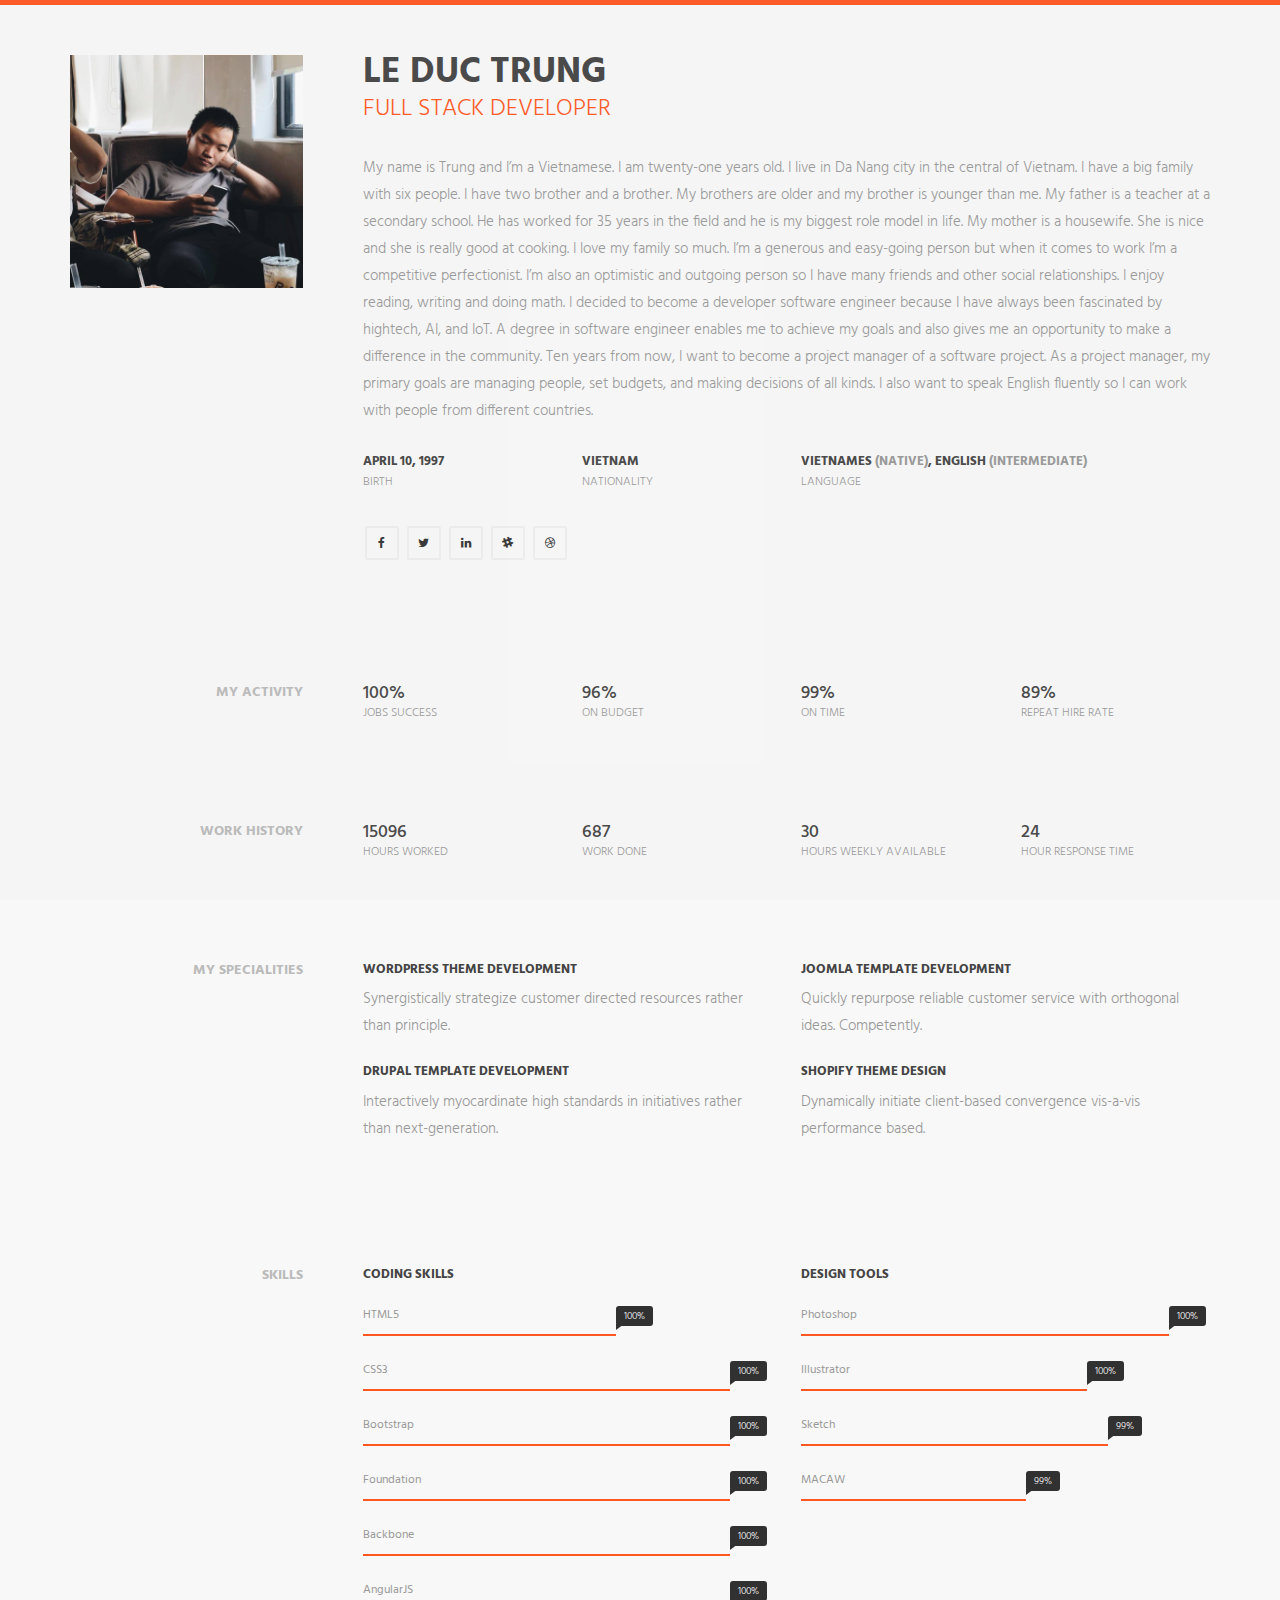
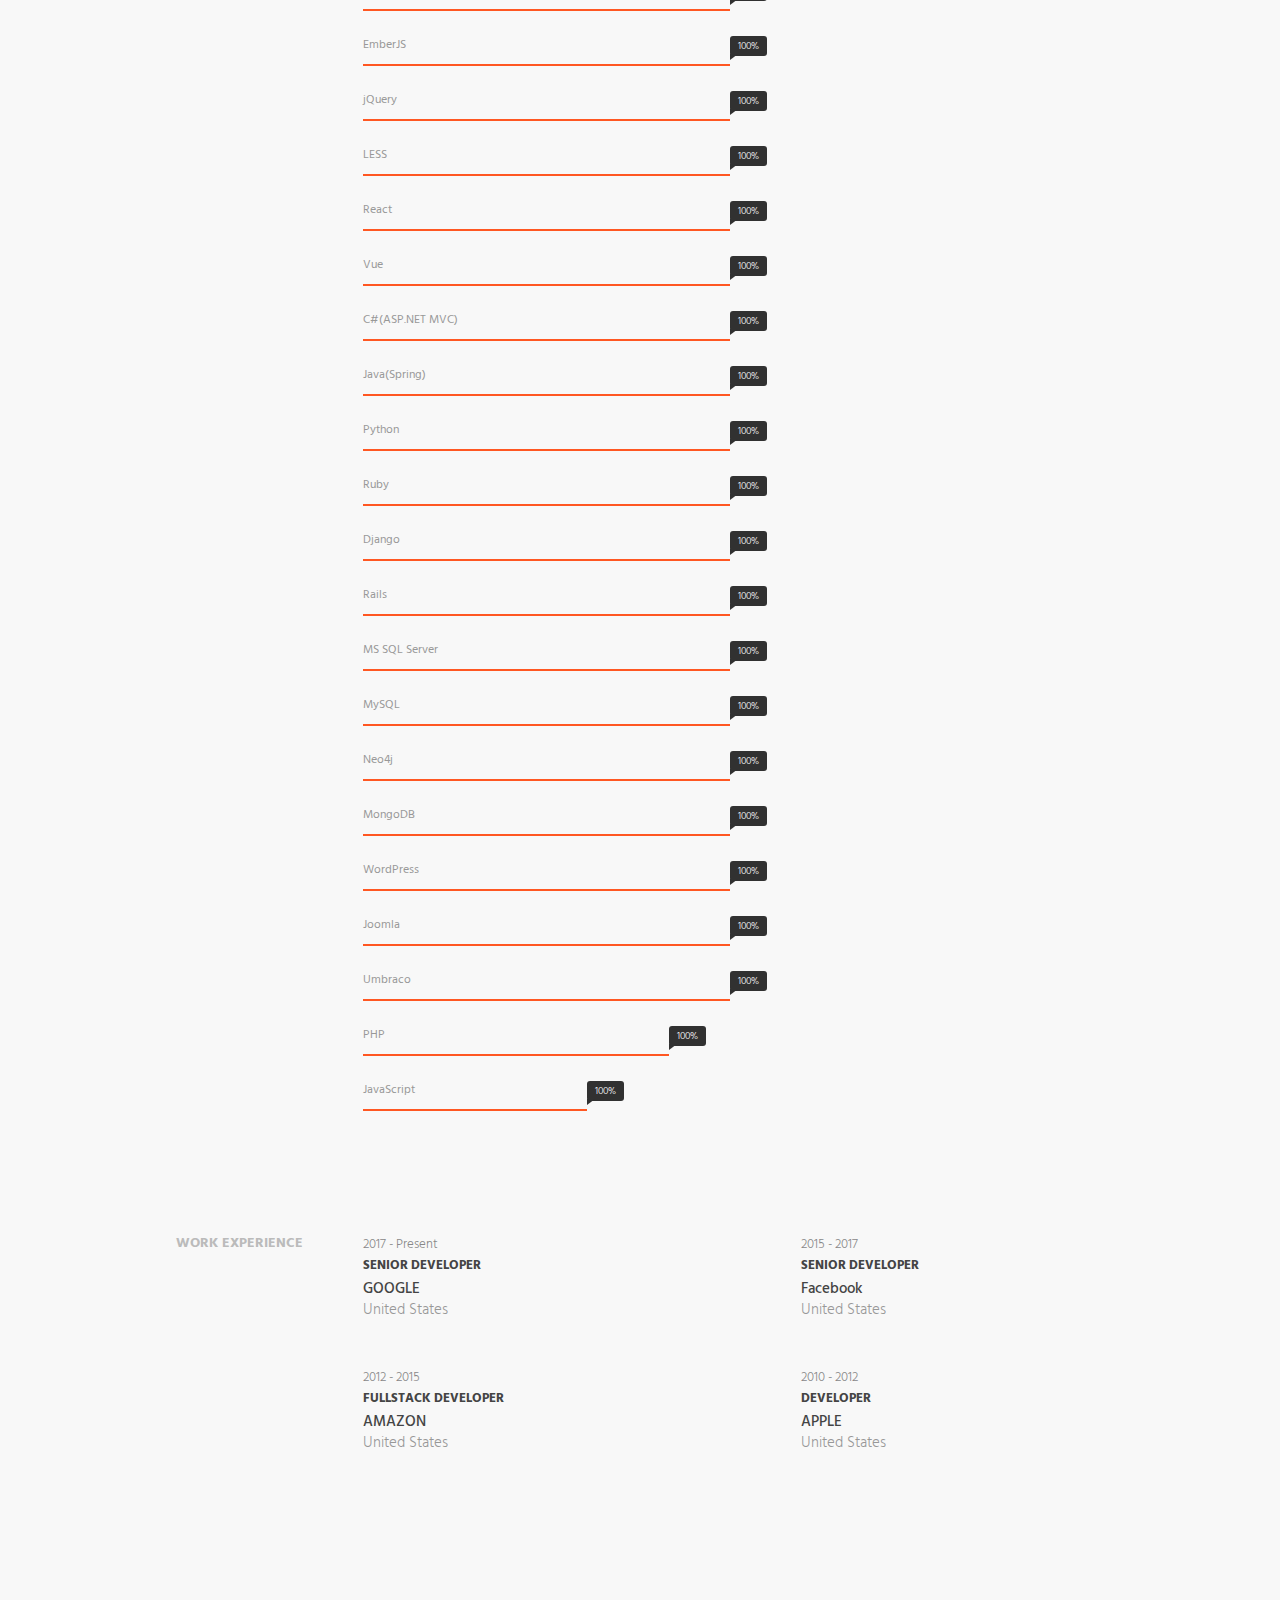
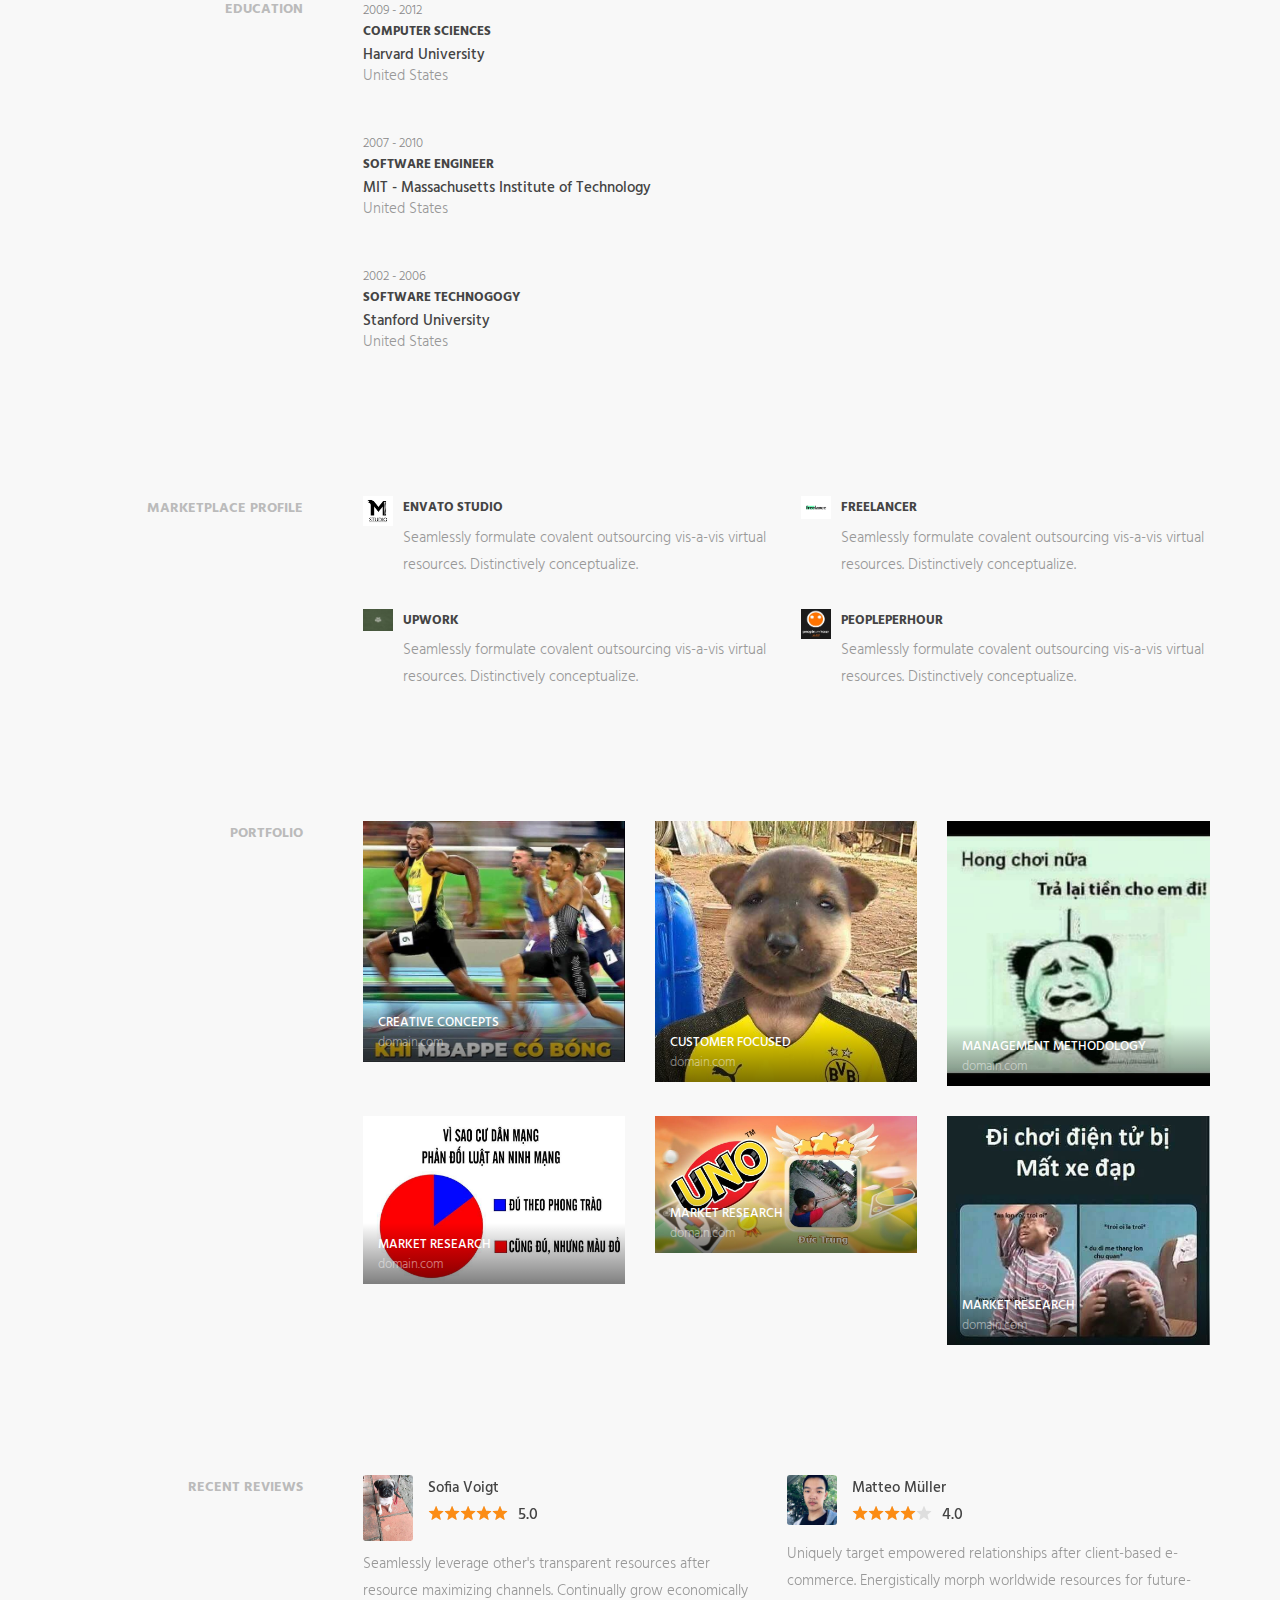
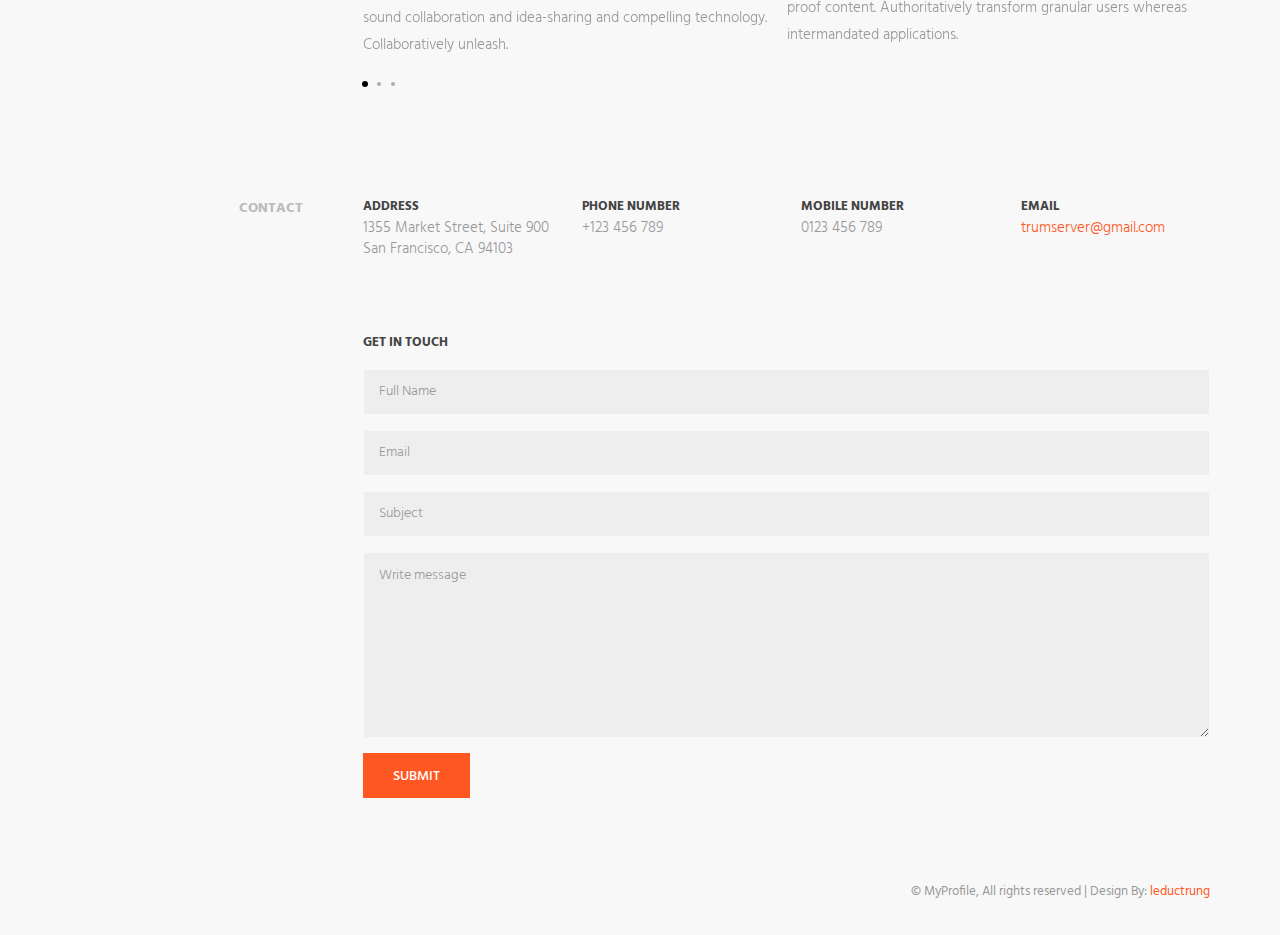
==== commit cf318dd8: "ok" ====
--- a/index.html
+++ b/index.html
@@ -5,7 +5,7 @@
     <meta http-equiv="X-UA-Compatible" content="IE=edge">
     <meta name="viewport" content="width=device-width, initial-scale=1">
     <!-- The above 3 meta tags *must* come first in the head; any other head content must come *after* these tags -->
-    <title>MyProfile - Bootstrap Resume Template</title>
+    <title>MyProfile - Le Duc Trung</title>
 
     <!-- favicon -->
     <link href="favicon.png" rel=icon>
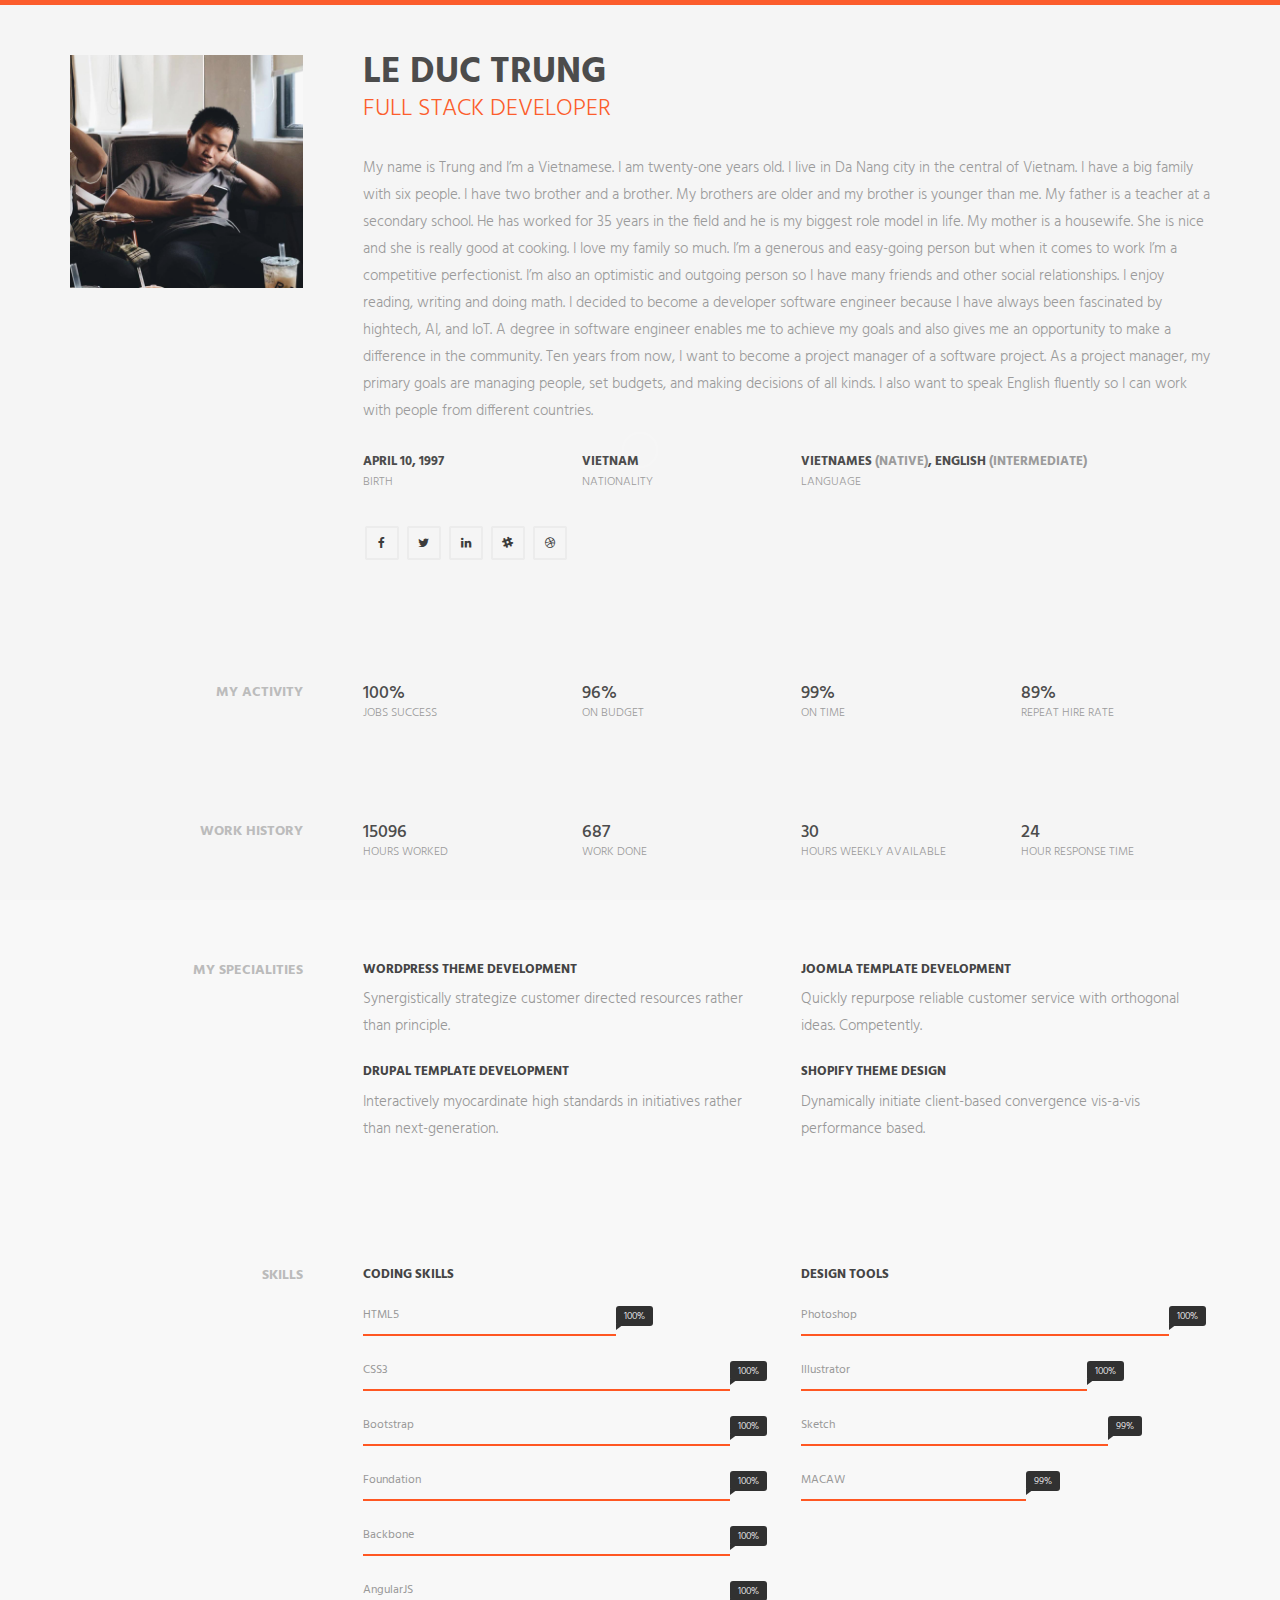
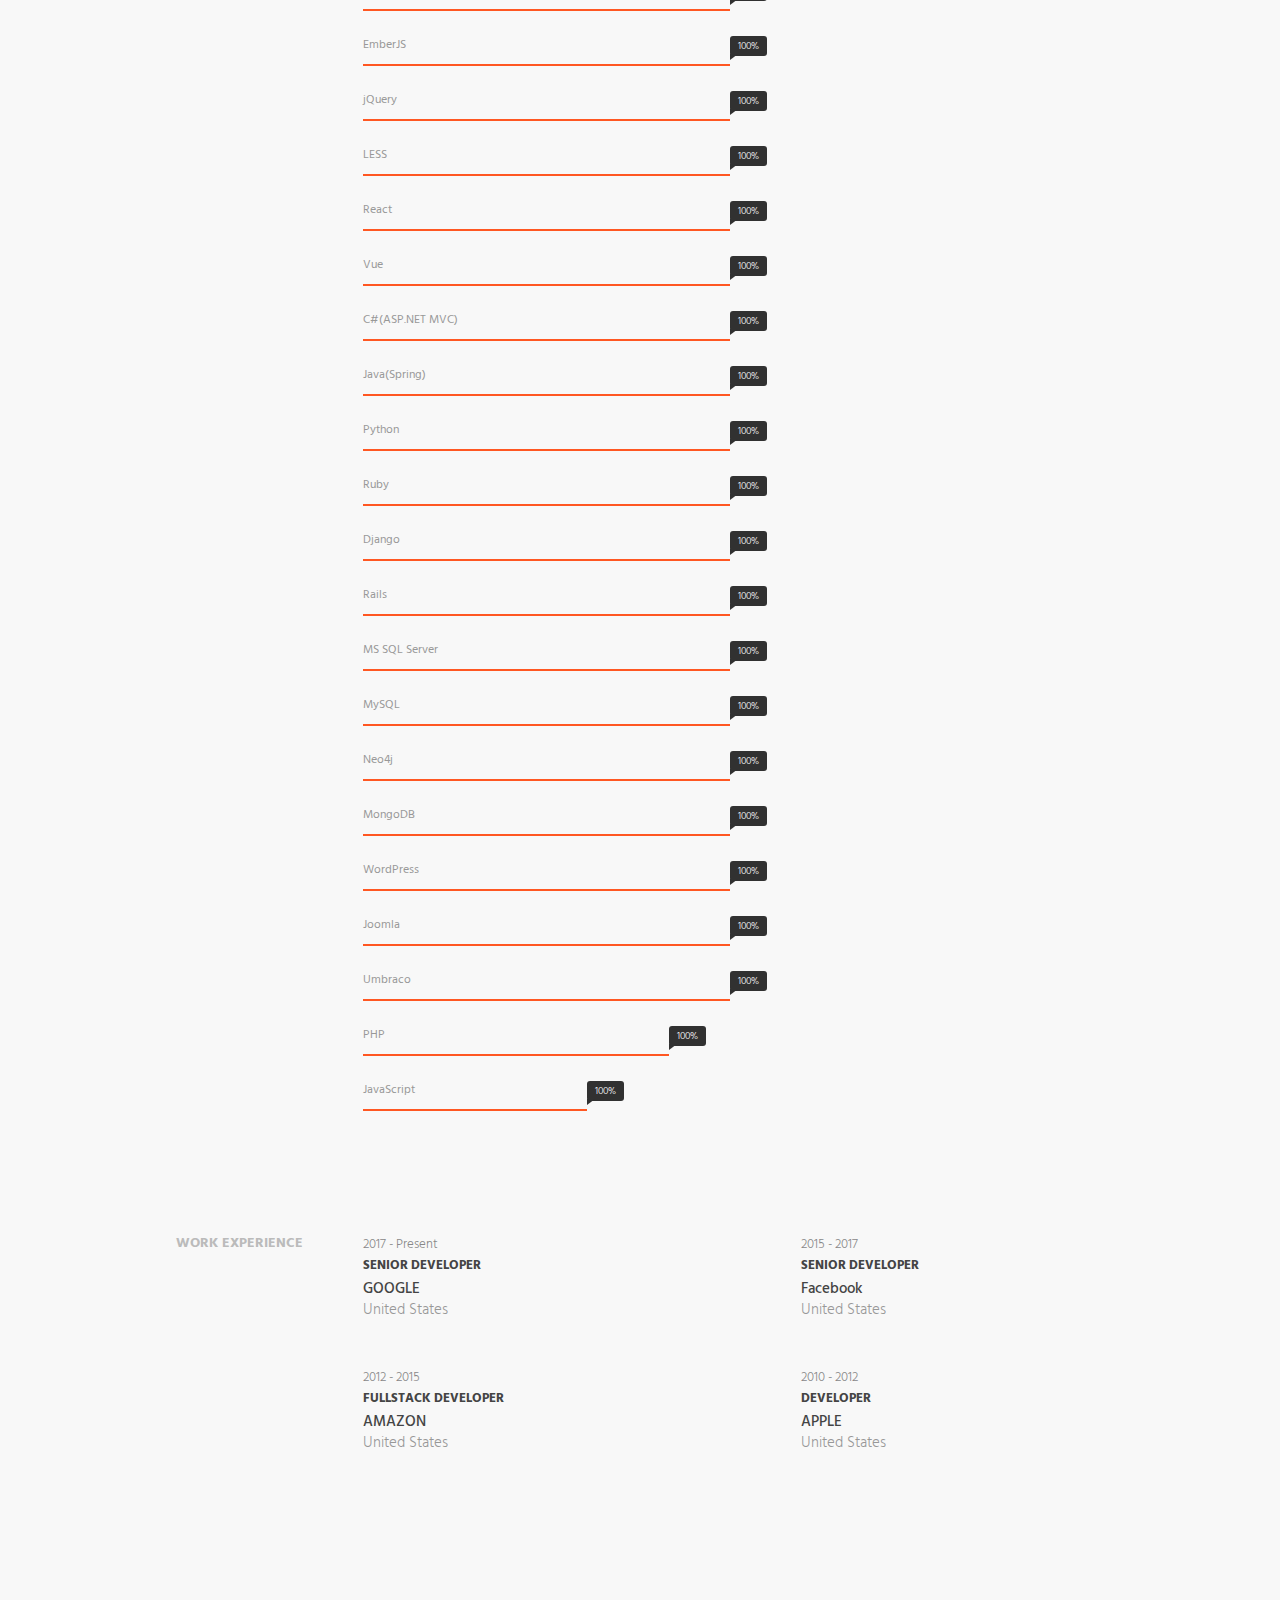
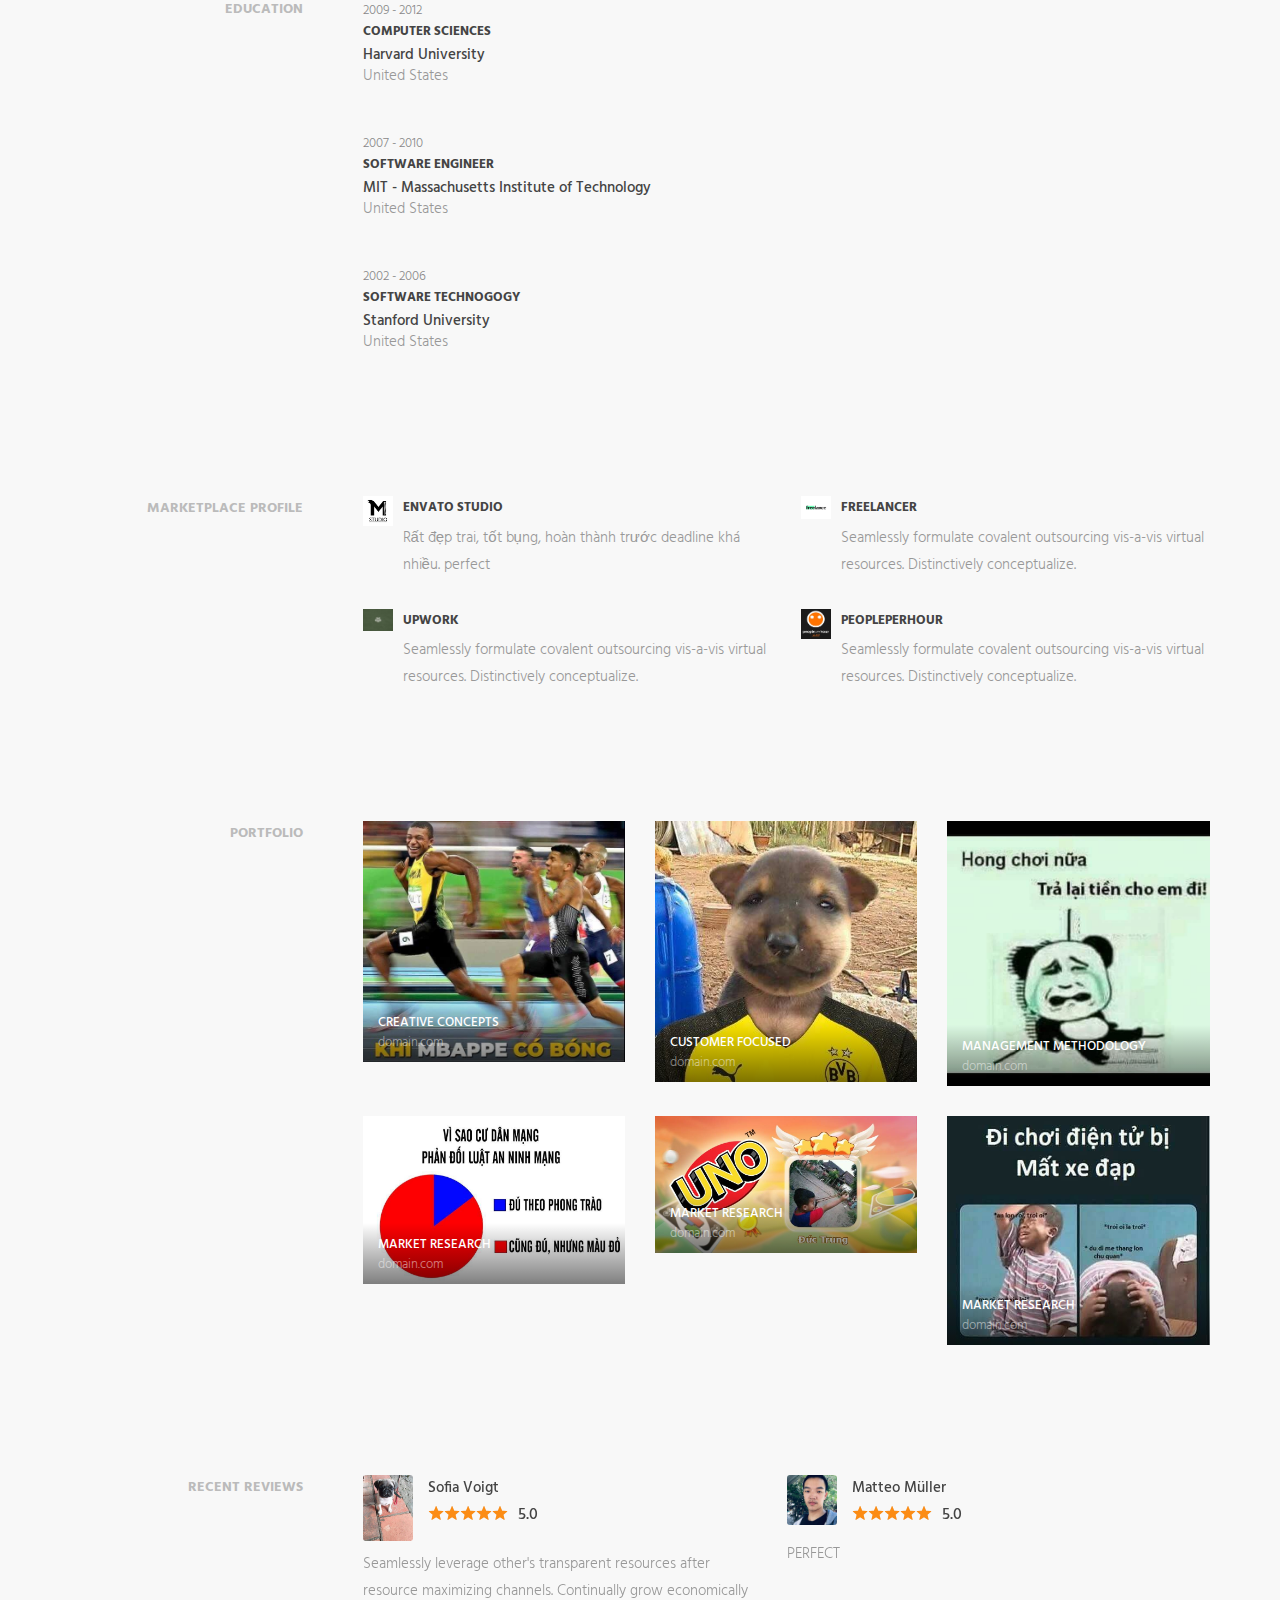
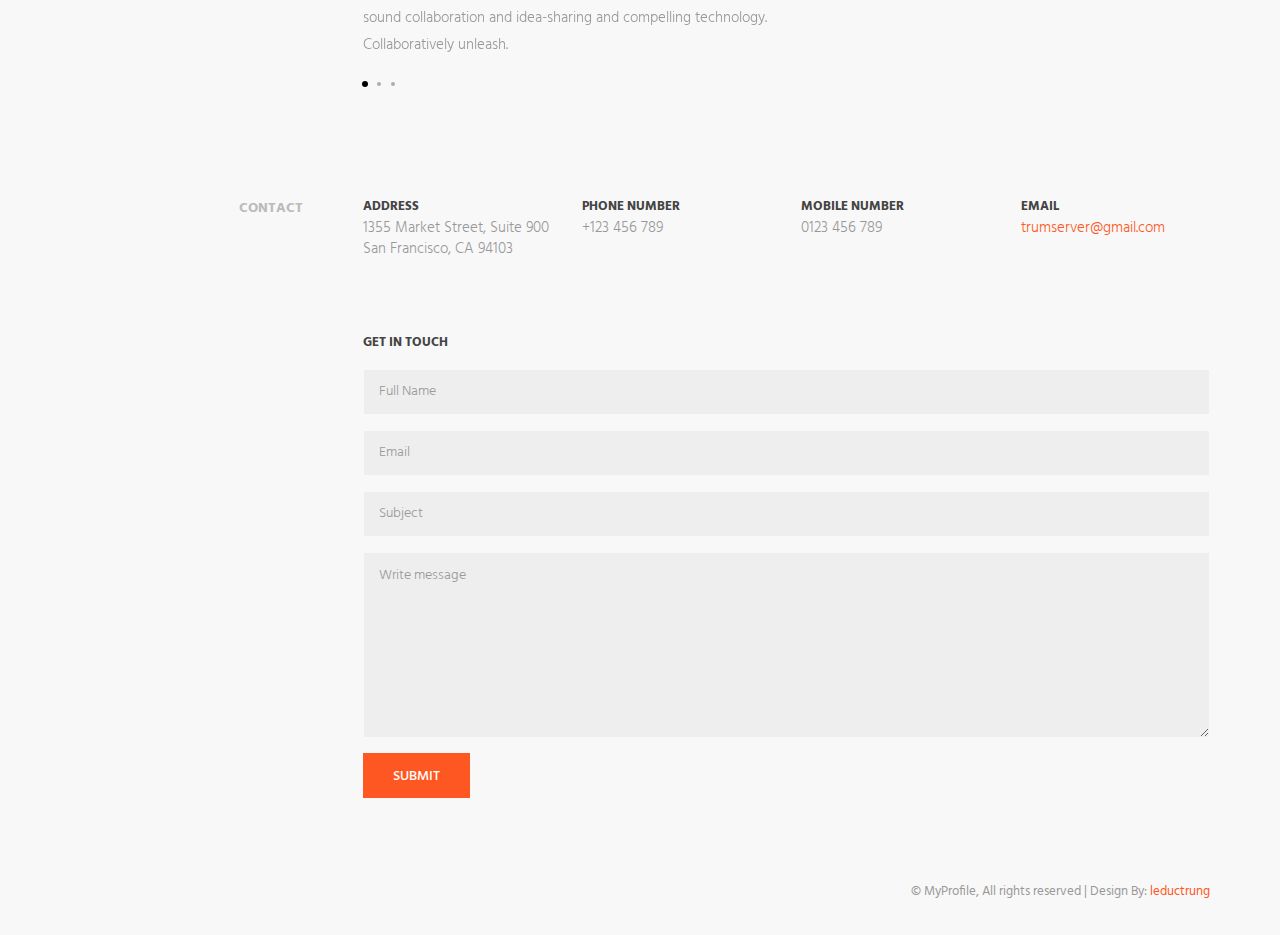
==== commit 49d09bdf: "ok" ====
--- a/index.html
+++ b/index.html
@@ -753,7 +753,7 @@
                                 </div>
                                 <div class="media-body">
                                     <h3 class="media-heading"><a href="#">ENVATO STUDIO</a></h3>
-                                    Seamlessly formulate covalent outsourcing vis-a-vis virtual resources. Distinctively conceptualize.
+                                    Rất đẹp trai, tốt bụng, hoàn thành trước deadline khá nhiều. perfect
                                 </div>
                             </div>
                         </div>
@@ -969,10 +969,10 @@
                                 <div class="user-name">Matteo Müller</div>
                                 <!--.user-name-->
 
-                                <div class="rating" data-star_rating="4.0">
+                                <div class="rating" data-star_rating="5.0">
                                     <div class="rating-total">
                                         <!-- Change rating percentage rate-0, rate-1, rate-2, rate-3, rate-4, rate-5  -->
-                                        <div class="rating-progress rate-4">
+                                        <div class="rating-progress rate-5">
                                         </div>
                                     </div>
                                 </div>
@@ -980,9 +980,7 @@
                             </div>
                         </div>
                         <div class="review-text">
-                            Uniquely target empowered relationships after client-based e-commerce. Energistically morph
-                            worldwide resources for future-proof content. Authoritatively transform granular users
-                            whereas intermandated applications.
+                            PERFECT
                         </div>
                         <!--.review-text-->
                     </div>
@@ -998,10 +996,10 @@
                                 <div class="user-name">Noel Schulze</div>
                                 <!--.user-name-->
 
-                                <div class="rating" data-star_rating="3.0">
+                                <div class="rating" data-star_rating="5.0">
                                     <div class="rating-total">
                                         <!-- Change rating percentage rate-0, rate-1, rate-2, rate-3, rate-4, rate-5  -->
-                                        <div class="rating-progress rate-3">
+                                        <div class="rating-progress rate-5">
                                         </div>
                                     </div>
                                 </div>
@@ -1009,9 +1007,7 @@
                             </div>
                         </div>
                         <div class="review-text">
-                            Enthusiastically mesh an expanded array of infrastructures through distinctive customer
-                            service. Distinctively reintermediate e-business information vis-a-vis excellent networks.
-                            Uniquely fabricate just.
+                            QUÁ OK
                         </div>
                         <!--.review-text-->
                     </div>
@@ -1027,10 +1023,10 @@
                                 <div class="user-name">Jason Lehmann</div>
                                 <!--.user-name-->
 
-                                <div class="rating" data-star_rating="2.0">
+                                <div class="rating" data-star_rating="5.0">
                                     <div class="rating-total">
                                         <!-- Change rating percentage rate-0, rate-1, rate-2, rate-3, rate-4, rate-5  -->
-                                        <div class="rating-progress rate-2">
+                                        <div class="rating-progress rate-5">
                                         </div>
                                     </div>
                                 </div>
@@ -1038,9 +1034,7 @@
                             </div>
                         </div>
                         <div class="review-text">
-                            Proactively network unique potentialities rather than one-to-one process improvements.
-                            Dynamically leverage existing progressive methods of empowerment rather than efficient
-                            functionalities. Continually.
+                            TUYỆT VỜI, CÔNG TY NÀO ĐƯỢC ANH NÀY LÀM CHẮC CHẮN THÀNH CÔNG
                         </div>
                         <!--.review-text-->
                     </div>
@@ -1056,10 +1050,10 @@
                                 <div class="user-name">Jason Lehmann</div>
                                 <!--.user-name-->
 
-                                <div class="rating" data-star_rating="1.0">
+                                <div class="rating" data-star_rating="5.0">
                                     <div class="rating-total">
                                         <!-- Change rating percentage rate-0, rate-1, rate-2, rate-3, rate-4, rate-5  -->
-                                        <div class="rating-progress rate-1">
+                                        <div class="rating-progress rate-5">
                                         </div>
                                     </div>
                                 </div>
@@ -1067,9 +1061,7 @@
                             </div>
                         </div>
                         <div class="review-text">
-                            Progressively leverage existing 24/7 paradigms through exceptional process improvements.
-                            Completely revolutionize compelling architectures for team driven partnerships. Quickly
-                            transform focused value.
+                            TÀI NĂNG VL
                         </div>
                         <!--.review-text-->
                     </div>
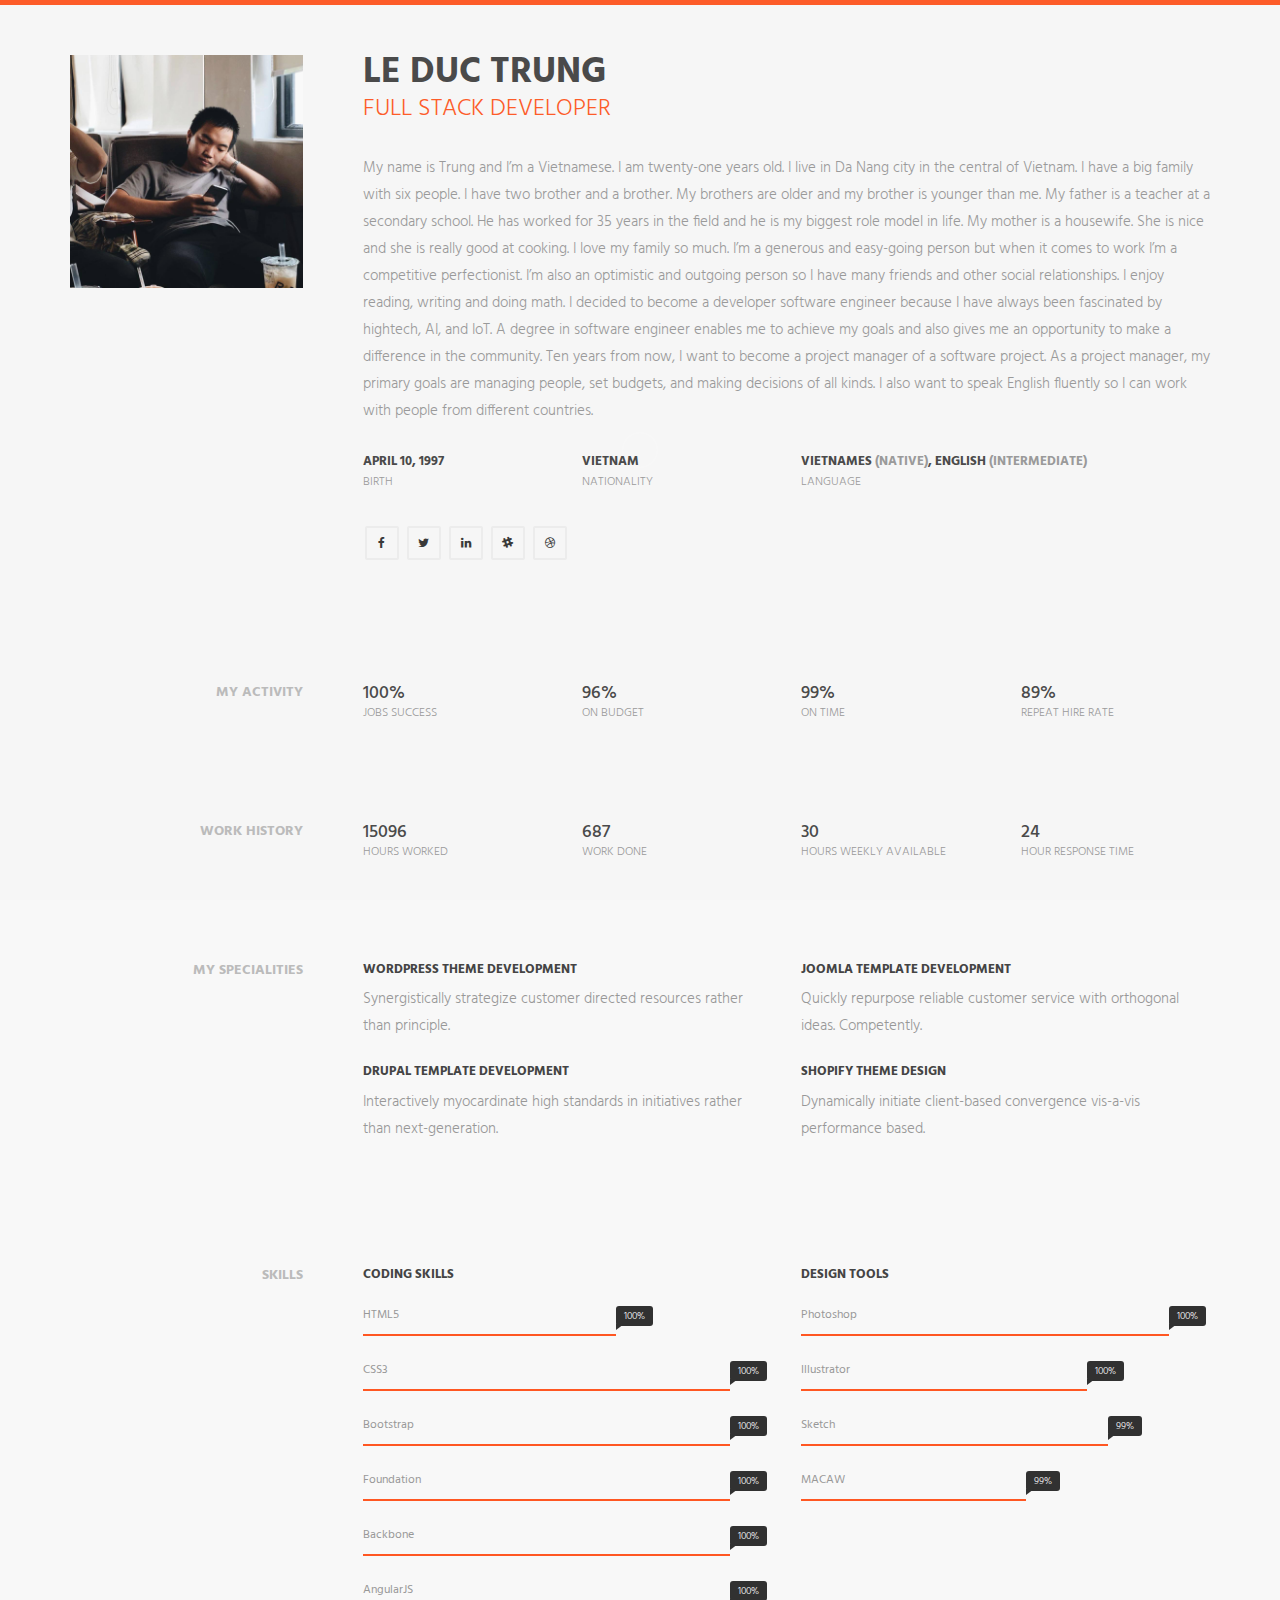
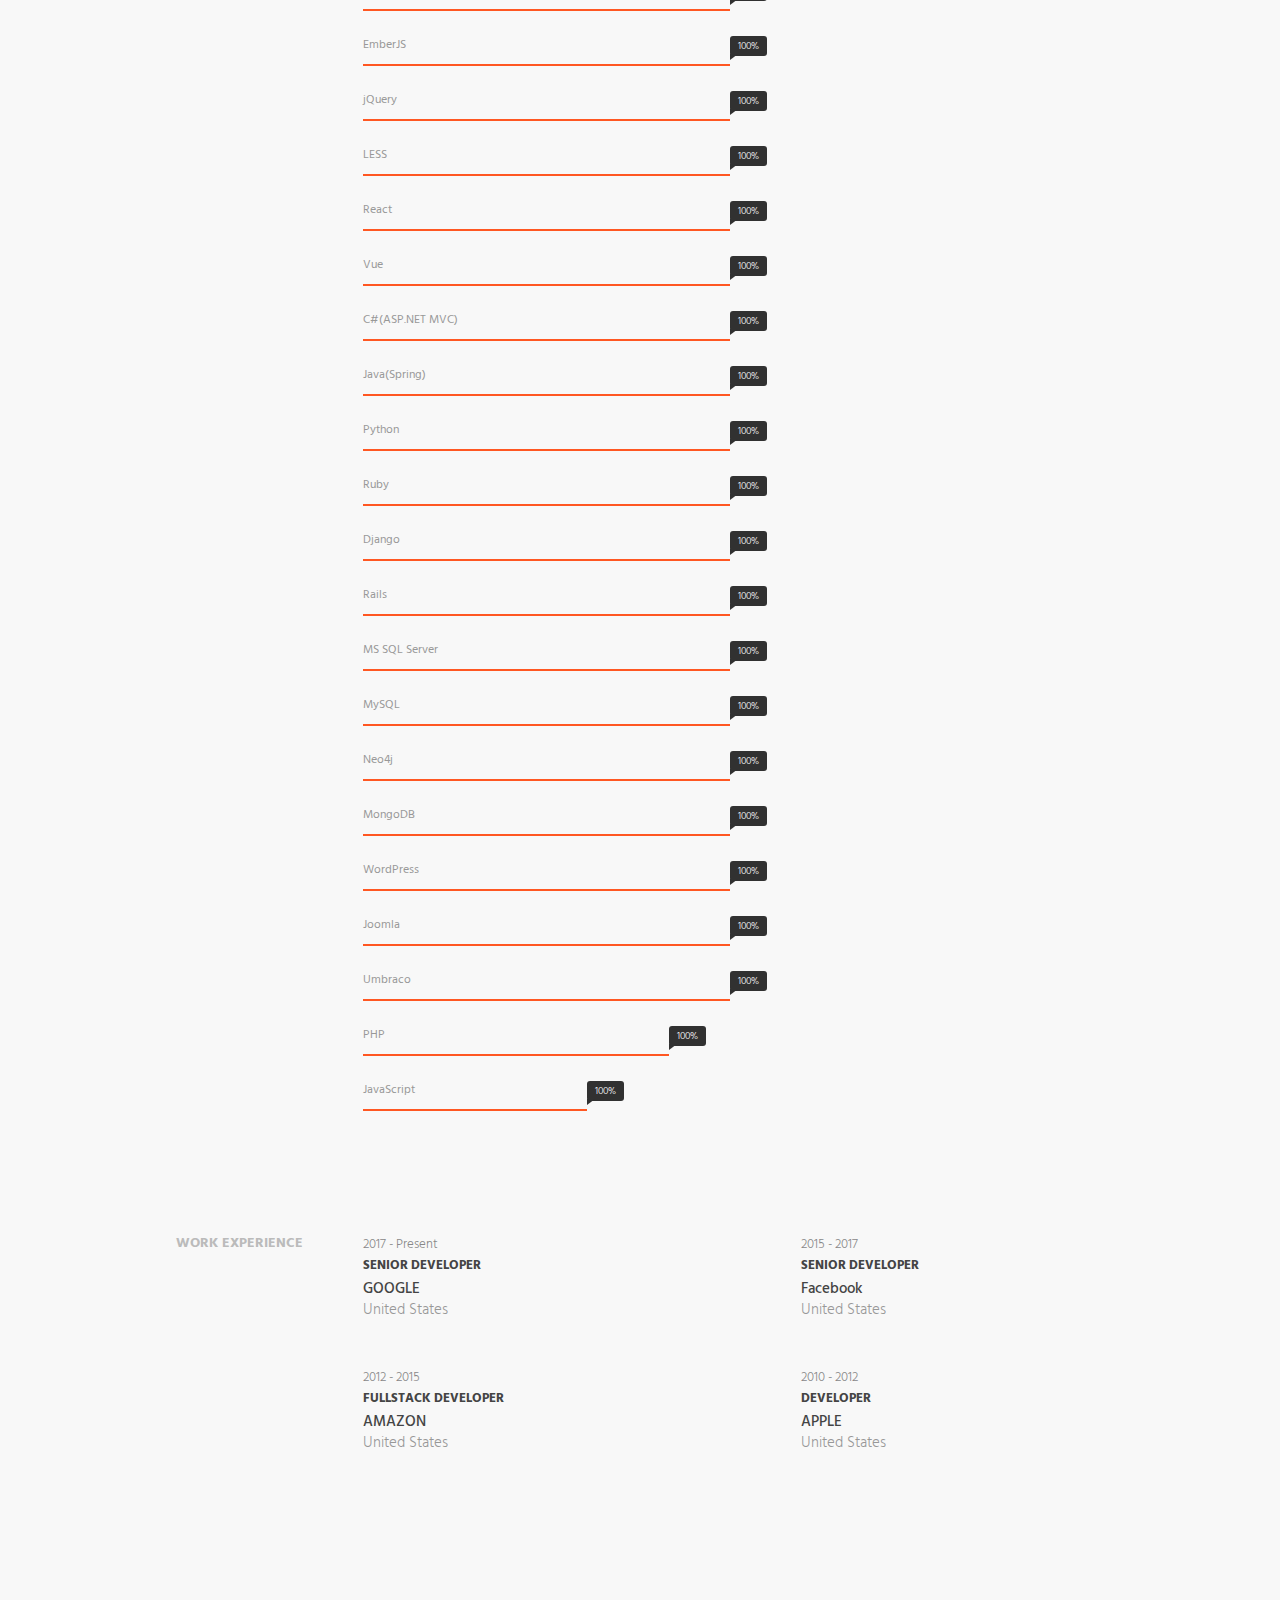
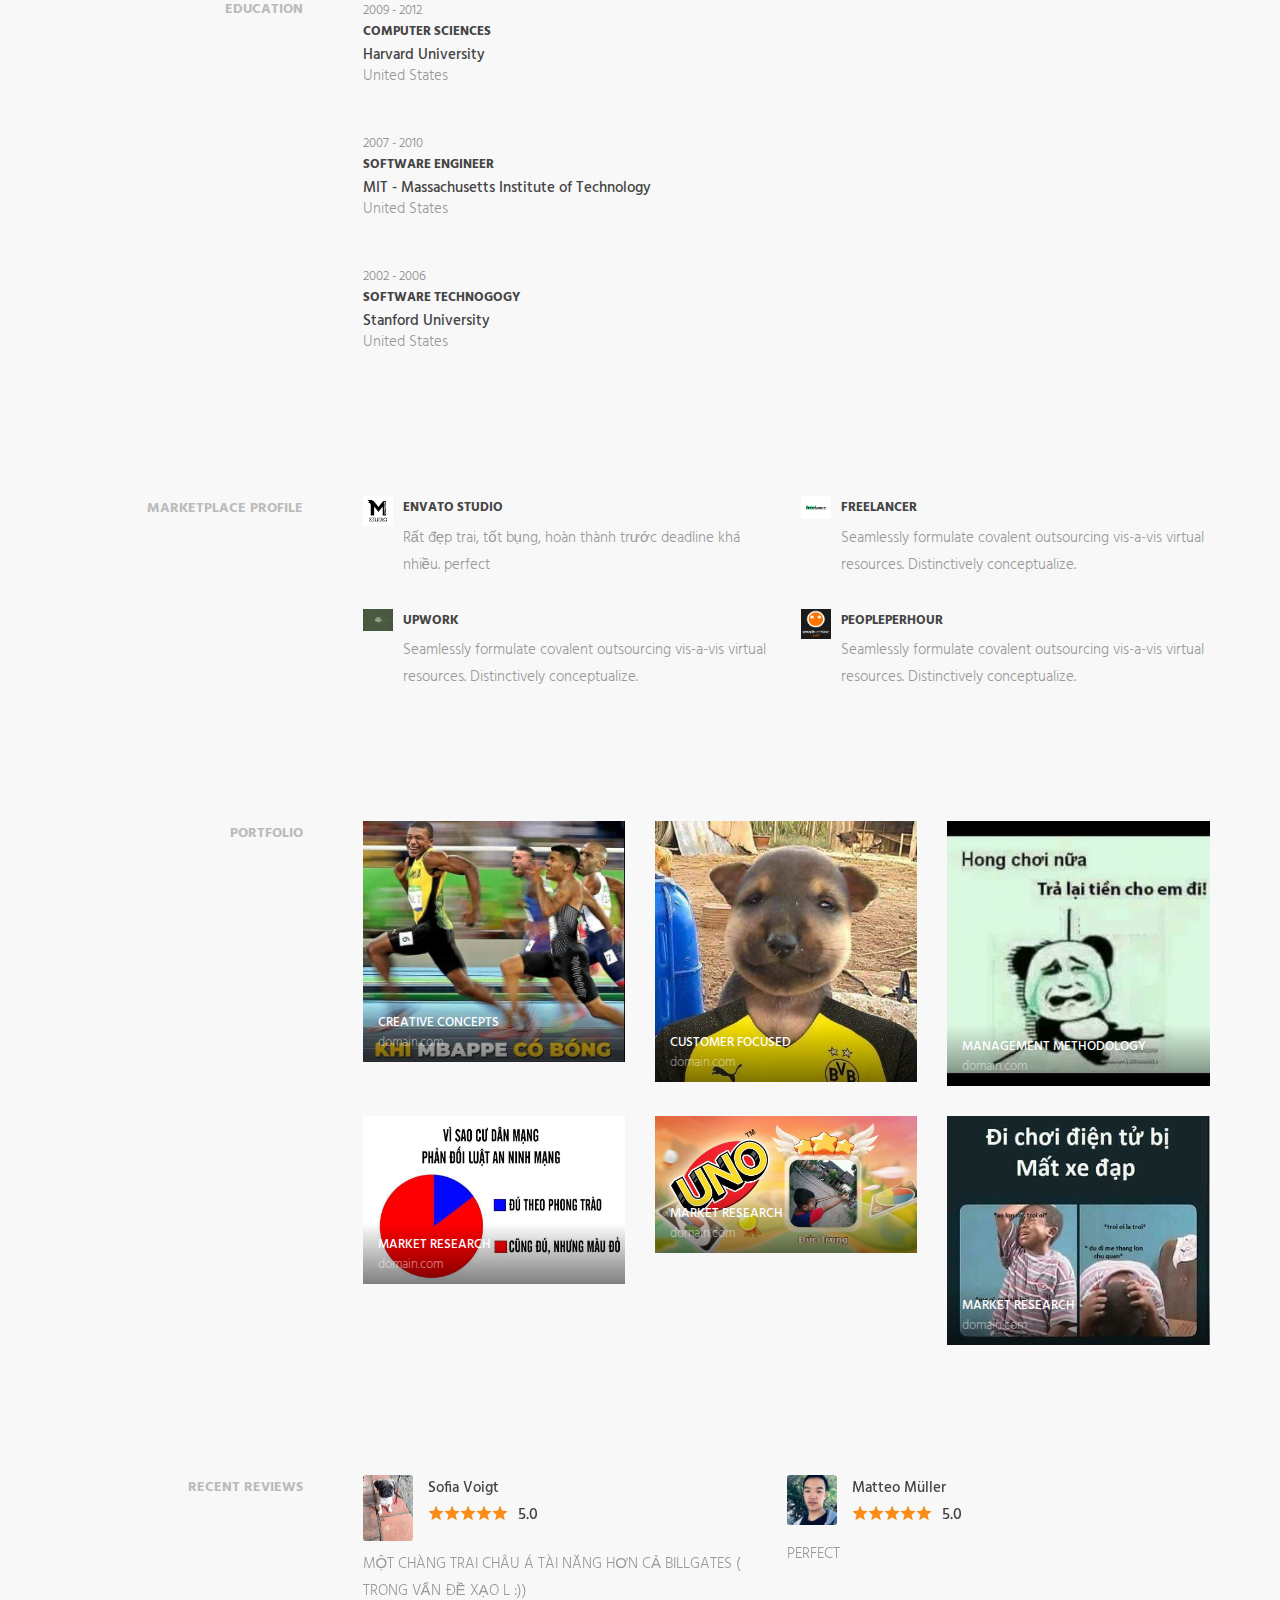
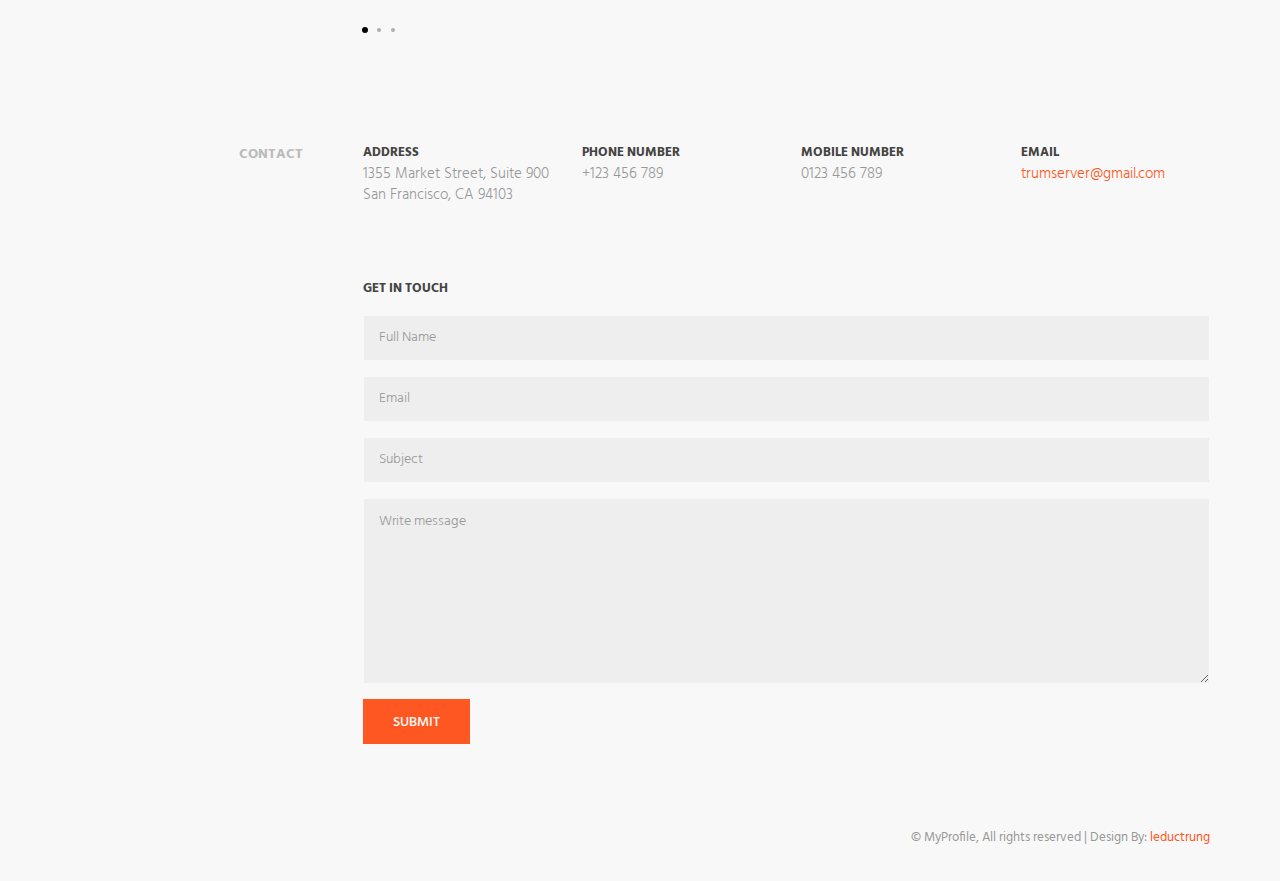
==== commit e978ad20: "ok11" ====
--- a/index.html
+++ b/index.html
@@ -951,9 +951,7 @@
 
 
                         <div class="review-text">
-                            Seamlessly leverage other's transparent resources after resource maximizing channels.
-                            Continually grow economically sound collaboration and idea-sharing and compelling
-                            technology. Collaboratively unleash.
+                            MỘT CHÀNG TRAI CHÂU Á TÀI NĂNG HƠN CẢ BILLGATES ( TRONG VẤN ĐỀ XẠO L :))
                         </div>
                         <!--.review-text-->
                     </div>
